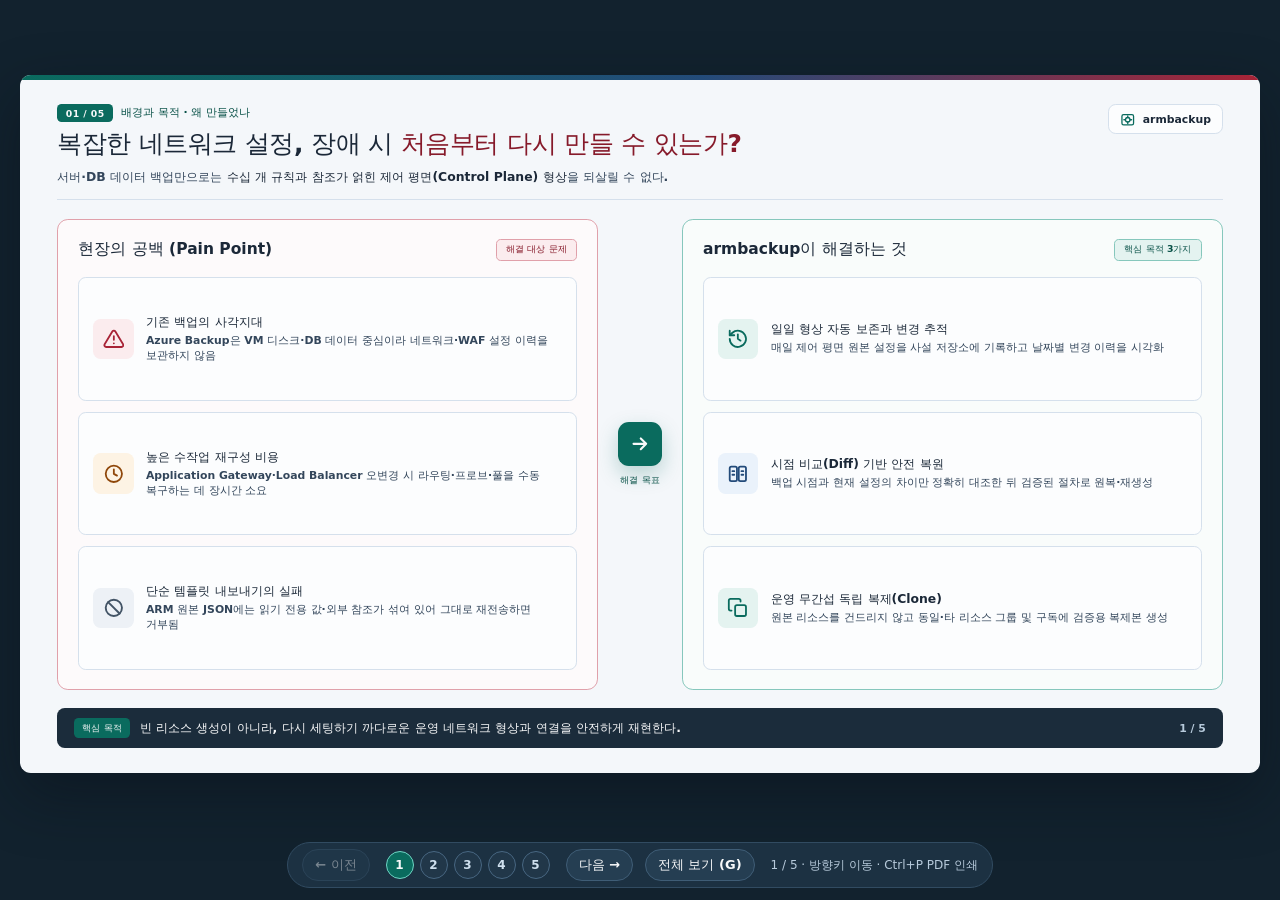
==== docs/project-overview-slides.html @ ce785b22 "Refactor code structure for improved readability and maintainability" ====
<!DOCTYPE html>
<html lang="ko">
<head>
  <meta charset="UTF-8" />
  <meta name="viewport" content="width=device-width, initial-scale=1.0" />
  <title>armbackup 과제 발표 — 목적·컨셉·고민·기술적 난제와 해법</title>
  <style>
    :root {
      --stage-bg: #12222e;
      --slide-bg: #f4f7fa;
      --surface: #fcfdfe;
      --canvas: #eef3f8;
      --line: #d5e0ec;
      --line-strong: #b6c6d8;

      --ink: #1b2838;
      --ink-sub: #33465b;
      --ink-muted: #4b5f75;
      --soft-white: #f8f9fa;

      --teal: #0a6b5e;
      --teal-tint: #e4f3f0;
      --teal-ink: #075046;
      --teal-border: #86c7bc;

      --blue: #234b7a;
      --blue-tint: #eaf2fb;
      --blue-ink: #1a3a61;
      --blue-border: #9ab8df;

      --crimson: #a82437;
      --crimson-tint: #fbecee;
      --crimson-ink: #861a2a;
      --crimson-border: #e0a0aa;

      --amber: #8f470a;
      --amber-tint: #fdf3e4;
      --amber-ink: #703504;
      --amber-border: #deb77e;

      --slate: #435466;
      --slate-tint: #edf1f6;
      --slate-ink: #2c3b4b;
      --slate-border: #b8c5d4;

      font-family: "Pretendard", "Noto Sans KR", "Inter", "Malgun Gothic", "Apple SD Gothic Neo", system-ui, -apple-system, sans-serif;
      font-synthesis: none;
    }

    * {
      box-sizing: border-box;
      margin: 0;
      padding: 0;
    }

    html, body {
      width: 100%;
      height: 100%;
      background: var(--stage-bg);
      color: var(--ink);
      -webkit-font-smoothing: antialiased;
    }

    body[data-view="deck"] {
      overflow: hidden;
    }

    body[data-view="grid"] {
      overflow-y: auto;
    }

    :focus-visible {
      outline: 3px solid #35b29f;
      outline-offset: 3px;
    }

    /* ── Stage & Deck Layout ── */
    .deck-stage {
      width: 100vw;
      height: 100vh;
      display: grid;
      grid-template-rows: 1fr auto;
      align-items: center;
      justify-items: center;
      padding: 16px 20px 12px;
      gap: 10px;
    }

    body[data-view="grid"] .deck-stage {
      height: auto;
      min-height: 100vh;
      padding: 28px 32px 84px;
    }

    .slides-holder {
      width: 100%;
      height: 100%;
      display: flex;
      align-items: center;
      justify-content: center;
      min-height: 0;
    }

    body[data-view="grid"] .slides-holder {
      display: grid;
      grid-template-columns: repeat(auto-fit, minmax(420px, 1fr));
      gap: 20px;
      align-items: start;
      max-width: 1760px;
    }

    /* Zero-padding 16:9 wrapper so 100cqw === 1600u cleanly */
    .slide-frame {
      display: none;
      width: min(calc(100vw - 40px), calc((100vh - 76px) * 16 / 9));
      aspect-ratio: 16 / 9;
      container-type: inline-size;
    }

    .slide-frame.is-active {
      display: block;
    }

    body[data-view="grid"] .slide-frame {
      display: block;
      width: 100%;
      cursor: pointer;
    }

    .slide {
      --u: calc(100cqw / 1600);

      /* 5-step Type Scale Only: 32 / 20 / 16 / 14 / 12 */
      --fs-h1: calc(32 * var(--u));
      --fs-h2: calc(20 * var(--u));
      --fs-lead: calc(16 * var(--u));
      --fs-body: calc(14 * var(--u));
      --fs-tag: calc(12 * var(--u));

      /* 3 Radii Only: 14 / 10 / 6 */
      --r-lg: calc(14 * var(--u));
      --r-md: calc(10 * var(--u));
      --r-sm: calc(6 * var(--u));

      width: 100%;
      height: 100%;
      background: var(--slide-bg);
      border-radius: var(--r-lg);
      box-shadow: 0 22px 60px rgba(8, 15, 24, 0.45);
      padding: calc(38 * var(--u)) calc(48 * var(--u)) calc(32 * var(--u));
      display: grid;
      grid-template-rows: auto 1fr auto;
      gap: calc(24 * var(--u));
      word-break: keep-all;
      overflow: hidden;
      position: relative;
    }

    .slide::before {
      content: "";
      position: absolute;
      inset: 0 0 auto 0;
      height: calc(6 * var(--u));
      background: linear-gradient(90deg, var(--teal) 0%, var(--blue) 55%, var(--crimson) 100%);
    }

    /* ── Slide Header ── */
    .slide-header {
      display: flex;
      align-items: flex-start;
      justify-content: space-between;
      gap: calc(24 * var(--u));
      padding-bottom: calc(18 * var(--u));
      border-bottom: 1.5px solid var(--line);
    }

    .header-main {
      display: flex;
      flex-direction: column;
      gap: calc(10 * var(--u));
      max-width: calc(1160 * var(--u));
    }

    .kicker-row {
      display: flex;
      align-items: center;
      gap: calc(10 * var(--u));
    }

    .step-pill {
      display: inline-flex;
      align-items: center;
      padding: calc(4 * var(--u)) calc(11 * var(--u));
      border-radius: var(--r-sm);
      background: var(--teal);
      color: var(--soft-white);
      font-size: var(--fs-tag);
      font-weight: 800;
      letter-spacing: 0.05em;
      font-variant-numeric: tabular-nums;
    }

    .topic-label {
      font-size: var(--fs-body);
      font-weight: 700;
      color: var(--teal-ink);
    }

    h1, .slide-h1 {
      font-size: var(--fs-h1);
      font-weight: 800;
      letter-spacing: -0.02em;
      line-height: 1.24;
      color: var(--ink);
    }

    .accent-teal { color: var(--teal-ink); }
    .accent-crimson { color: var(--crimson-ink); }
    .accent-blue { color: var(--blue-ink); }

    .lead-copy {
      font-size: var(--fs-lead);
      font-weight: 600;
      line-height: 1.42;
      color: var(--ink-sub);
    }

    .lead-copy strong {
      font-weight: 800;
      color: var(--ink);
    }

    .brand-chip {
      display: inline-flex;
      align-items: center;
      gap: calc(9 * var(--u));
      padding: calc(8 * var(--u)) calc(14 * var(--u));
      border-radius: var(--r-md);
      background: var(--surface);
      border: 1.5px solid var(--line);
      font-size: var(--fs-body);
      font-weight: 800;
      color: var(--ink);
      flex-shrink: 0;
    }

    .brand-chip svg {
      width: calc(20 * var(--u));
      height: calc(20 * var(--u));
      color: var(--teal);
    }

    /* ── Slide Body Helpers ── */
    .slide-body {
      min-height: 0;
      display: grid;
    }

    /* Slide Footer Takeaway Strip */
    .takeaway-bar {
      background: #1b2c3b;
      color: var(--soft-white);
      border-radius: var(--r-md);
      padding: calc(13 * var(--u)) calc(22 * var(--u));
      display: flex;
      align-items: center;
      justify-content: space-between;
      gap: calc(20 * var(--u));
    }

    .takeaway-left {
      display: flex;
      align-items: center;
      gap: calc(12 * var(--u));
    }

    .takeaway-tag {
      background: var(--teal);
      color: var(--soft-white);
      font-size: var(--fs-tag);
      font-weight: 800;
      padding: calc(4 * var(--u)) calc(10 * var(--u));
      border-radius: var(--r-sm);
      letter-spacing: 0.03em;
      flex-shrink: 0;
    }

    .takeaway-text {
      font-size: var(--fs-lead);
      font-weight: 700;
      color: var(--soft-white);
    }

    .page-num {
      font-size: var(--fs-body);
      font-weight: 700;
      color: #b7cadb;
      font-variant-numeric: tabular-nums;
      flex-shrink: 0;
    }

    /* ── Slide 1: Split Problem -> Purpose ── */
    .s1-grid {
      grid-template-columns: 1fr calc(76 * var(--u)) 1fr;
      align-items: stretch;
      gap: calc(16 * var(--u));
    }

    .big-panel {
      background: var(--surface);
      border: 1.5px solid var(--line);
      border-radius: var(--r-lg);
      padding: calc(24 * var(--u)) calc(26 * var(--u));
      display: grid;
      grid-template-rows: auto 1fr;
      gap: calc(20 * var(--u));
    }

    .big-panel.problem {
      border-color: var(--crimson-border);
      background: #fdfafb;
    }

    .big-panel.purpose {
      border-color: var(--teal-border);
      background: #f9fcfb;
    }

    .panel-head {
      display: flex;
      align-items: center;
      justify-content: space-between;
      gap: calc(12 * var(--u));
    }

    .panel-head h2 {
      font-size: var(--fs-h2);
      font-weight: 800;
      color: var(--ink);
    }

    .role-pill {
      padding: calc(5 * var(--u)) calc(12 * var(--u));
      border-radius: var(--r-sm);
      font-size: var(--fs-tag);
      font-weight: 800;
    }

    .pill-crimson { background: var(--crimson-tint); color: var(--crimson-ink); border: 1px solid var(--crimson-border); }
    .pill-teal { background: var(--teal-tint); color: var(--teal-ink); border: 1px solid var(--teal-border); }
    .pill-blue { background: var(--blue-tint); color: var(--blue-ink); border: 1px solid var(--blue-border); }
    .pill-amber { background: var(--amber-tint); color: var(--amber-ink); border: 1px solid var(--amber-border); }
    .pill-slate { background: var(--slate-tint); color: var(--slate-ink); border: 1px solid var(--slate-border); }

    .item-stack {
      display: grid;
      grid-template-rows: repeat(3, 1fr);
      gap: calc(14 * var(--u));
    }

    .feature-row {
      background: var(--surface);
      border: 1.5px solid var(--line);
      border-radius: var(--r-md);
      padding: calc(16 * var(--u)) calc(18 * var(--u));
      display: grid;
      grid-template-columns: calc(52 * var(--u)) 1fr;
      align-items: center;
      gap: calc(16 * var(--u));
    }

    .icon-box {
      width: calc(52 * var(--u));
      height: calc(52 * var(--u));
      border-radius: var(--r-md);
      display: grid;
      place-items: center;
      flex-shrink: 0;
    }

    .icon-box svg {
      width: calc(28 * var(--u));
      height: calc(28 * var(--u));
    }

    .ib-crimson { background: var(--crimson-tint); color: var(--crimson); }
    .ib-teal { background: var(--teal-tint); color: var(--teal); }
    .ib-blue { background: var(--blue-tint); color: var(--blue); }
    .ib-amber { background: var(--amber-tint); color: var(--amber); }
    .ib-slate { background: var(--slate-tint); color: var(--slate); }

    .row-copy h3 {
      font-size: var(--fs-lead);
      font-weight: 800;
      color: var(--ink);
      margin-bottom: calc(4 * var(--u));
    }

    .row-copy p {
      font-size: var(--fs-body);
      font-weight: 600;
      color: var(--ink-sub);
      line-height: 1.38;
    }

    .bridge-col {
      display: flex;
      flex-direction: column;
      align-items: center;
      justify-content: center;
      gap: calc(10 * var(--u));
    }

    .bridge-circle {
      width: calc(58 * var(--u));
      height: calc(58 * var(--u));
      border-radius: var(--r-lg);
      background: var(--teal);
      color: var(--soft-white);
      display: grid;
      place-items: center;
      box-shadow: 0 8px 20px rgba(10, 107, 94, 0.25);
    }

    .bridge-circle svg {
      width: calc(28 * var(--u));
      height: calc(28 * var(--u));
    }

    .bridge-label {
      font-size: var(--fs-tag);
      font-weight: 800;
      color: var(--teal-ink);
    }

    /* ── Slide 2: Core Concept (Scope Banner + 3 Pillars) ── */
    .s2-grid {
      grid-template-rows: auto 1fr;
      gap: calc(20 * var(--u));
    }

    .scope-compare {
      display: grid;
      grid-template-columns: 1fr 1.12fr;
      gap: calc(18 * var(--u));
    }

    .scope-strip {
      border-radius: var(--r-md);
      padding: calc(16 * var(--u)) calc(20 * var(--u));
      display: flex;
      align-items: center;
      justify-content: space-between;
      gap: calc(14 * var(--u));
    }

    .scope-out {
      background: var(--slate-tint);
      border: 1.5px solid var(--slate-border);
    }

    .scope-in {
      background: var(--teal-tint);
      border: 1.5px solid var(--teal-border);
    }

    .scope-strip-title {
      display: flex;
      align-items: center;
      gap: calc(9 * var(--u));
      font-size: var(--fs-lead);
      font-weight: 800;
      white-space: nowrap;
      flex-shrink: 0;
    }

    .scope-strip-title svg {
      width: calc(22 * var(--u));
      height: calc(22 * var(--u));
    }

    .scope-out .scope-strip-title { color: var(--slate-ink); }
    .scope-in .scope-strip-title { color: var(--teal-ink); }

    .scope-strip-desc {
      font-size: var(--fs-body);
      font-weight: 700;
      color: var(--ink-sub);
    }

    .pillar-grid {
      display: grid;
      grid-template-columns: repeat(3, 1fr);
      gap: calc(20 * var(--u));
    }

    .pillar-card {
      background: var(--surface);
      border: 1.5px solid var(--line);
      border-radius: var(--r-lg);
      padding: calc(22 * var(--u)) calc(24 * var(--u));
      display: grid;
      grid-template-rows: auto 1fr auto;
      gap: calc(16 * var(--u));
    }

    .pillar-top {
      display: flex;
      align-items: center;
      gap: calc(14 * var(--u));
    }

    .pillar-top h2 {
      font-size: var(--fs-h2);
      font-weight: 800;
      color: var(--ink);
    }

    .pillar-svg-box {
      background: var(--canvas);
      border: 1px solid var(--line);
      border-radius: var(--r-md);
      display: flex;
      align-items: center;
      justify-content: center;
      overflow: hidden;
    }

    .pillar-svg-box svg {
      width: 100%;
      height: 100%;
      display: block;
    }

    .pillar-foot {
      font-size: var(--fs-body);
      font-weight: 600;
      color: var(--ink-sub);
      line-height: 1.4;
    }

    /* ── Slide 3: 3 Design Deliberations (Decision Rows) ── */
    .s3-rows {
      grid-template-rows: repeat(3, 1fr);
      gap: calc(16 * var(--u));
    }

    .decision-row {
      background: var(--surface);
      border: 1.5px solid var(--line);
      border-radius: var(--r-lg);
      padding: calc(18 * var(--u)) calc(24 * var(--u));
      display: grid;
      grid-template-columns: calc(360 * var(--u)) 1fr calc(48 * var(--u)) 1.25fr;
      align-items: center;
      gap: calc(18 * var(--u));
    }

    .q-block {
      display: flex;
      align-items: center;
      gap: calc(14 * var(--u));
    }

    .q-num {
      width: calc(44 * var(--u));
      height: calc(44 * var(--u));
      border-radius: var(--r-md);
      background: var(--blue);
      color: var(--soft-white);
      display: grid;
      place-items: center;
      font-size: var(--fs-lead);
      font-weight: 800;
      font-variant-numeric: tabular-nums;
      flex-shrink: 0;
    }

    .q-copy h2 {
      font-size: var(--fs-h2);
      font-weight: 800;
      color: var(--ink);
      margin-bottom: calc(4 * var(--u));
    }

    .q-copy p {
      font-size: var(--fs-body);
      font-weight: 600;
      color: var(--ink-muted);
    }

    .alt-box {
      border-radius: var(--r-md);
      padding: calc(16 * var(--u)) calc(18 * var(--u));
      height: 100%;
      display: flex;
      flex-direction: column;
      justify-content: center;
      gap: calc(6 * var(--u));
    }

    .alt-reject {
      background: var(--crimson-tint);
      border: 1.5px solid var(--crimson-border);
    }

    .alt-adopt {
      background: var(--teal-tint);
      border: 1.5px solid var(--teal-border);
    }

    .alt-head {
      display: flex;
      align-items: center;
      gap: calc(8 * var(--u));
      font-size: var(--fs-lead);
      font-weight: 800;
    }

    .alt-head svg {
      width: calc(18 * var(--u));
      height: calc(18 * var(--u));
      flex-shrink: 0;
    }

    .alt-reject .alt-head { color: var(--crimson-ink); }
    .alt-adopt .alt-head { color: var(--teal-ink); }

    .alt-desc {
      font-size: var(--fs-body);
      font-weight: 600;
      color: var(--ink-sub);
      line-height: 1.35;
    }

    .row-arrow {
      display: grid;
      place-items: center;
      color: var(--teal);
    }

    .row-arrow svg {
      width: calc(28 * var(--u));
      height: calc(28 * var(--u));
    }

    /* ── Slide 4: 2x2 Technical Obstacles (Clean Visual Cards) ── */
    .s4-grid {
      grid-template-columns: 1fr 1fr;
      grid-template-rows: 1fr 1fr;
      gap: calc(18 * var(--u));
    }

    .obstacle-card {
      background: var(--surface);
      border: 1.5px solid var(--line);
      border-radius: var(--r-lg);
      padding: calc(20 * var(--u)) calc(24 * var(--u));
      display: grid;
      grid-template-rows: auto 1fr auto;
      gap: calc(14 * var(--u));
      min-height: 0;
    }

    .obs-head {
      display: flex;
      align-items: center;
      justify-content: space-between;
      gap: calc(12 * var(--u));
    }

    .obs-title-wrap {
      display: flex;
      align-items: center;
      gap: calc(12 * var(--u));
    }

    .obs-num {
      width: calc(32 * var(--u));
      height: calc(32 * var(--u));
      border-radius: var(--r-sm);
      display: grid;
      place-items: center;
      font-size: var(--fs-body);
      font-weight: 800;
      color: var(--soft-white);
      font-variant-numeric: tabular-nums;
    }

    .obs-title-wrap h2 {
      font-size: var(--fs-h2);
      font-weight: 800;
      color: var(--ink);
    }

    .obs-diagram {
      background: var(--canvas);
      border: 1px solid var(--line);
      border-radius: var(--r-md);
      overflow: hidden;
      min-height: 0;
    }

    .obs-diagram svg {
      width: 100%;
      height: 100%;
      display: block;
    }

    .obs-caption {
      font-size: var(--fs-body);
      font-weight: 600;
      color: var(--ink-sub);
    }

    /* ── Slide 5: 4-Stage Solution Pipeline + 3 Outcomes ── */
    .s5-grid {
      grid-template-rows: 1.25fr 0.85fr;
      gap: calc(20 * var(--u));
    }

    .pipeline-board {
      background: var(--surface);
      border: 1.5px solid var(--line);
      border-radius: var(--r-lg);
      padding: calc(22 * var(--u)) calc(24 * var(--u));
      display: grid;
      grid-template-columns: 1fr auto 1fr auto 1fr auto 1fr;
      align-items: stretch;
      gap: calc(12 * var(--u));
    }

    .stage-card {
      background: var(--canvas);
      border: 1.5px solid var(--line-strong);
      border-radius: var(--r-md);
      padding: calc(18 * var(--u));
      display: flex;
      flex-direction: column;
      justify-content: space-between;
      gap: calc(12 * var(--u));
    }

    .stage-card.highlight {
      background: var(--teal-tint);
      border-color: var(--teal-border);
    }

    .stage-top {
      display: flex;
      align-items: center;
      justify-content: space-between;
    }

    .stage-num {
      font-size: var(--fs-tag);
      font-weight: 800;
      padding: calc(4 * var(--u)) calc(9 * var(--u));
      border-radius: var(--r-sm);
      background: var(--blue);
      color: var(--soft-white);
      font-variant-numeric: tabular-nums;
    }

    .stage-card.highlight .stage-num {
      background: var(--teal);
    }

    .stage-icon {
      width: calc(28 * var(--u));
      height: calc(28 * var(--u));
      color: var(--blue);
    }

    .stage-card.highlight .stage-icon {
      color: var(--teal);
    }

    .stage-card h2 {
      font-size: var(--fs-h2);
      font-weight: 800;
      color: var(--ink);
      line-height: 1.25;
    }

    .stage-card p {
      font-size: var(--fs-body);
      font-weight: 600;
      color: var(--ink-sub);
      line-height: 1.4;
    }

    .stage-connector {
      display: grid;
      place-items: center;
      color: var(--blue);
    }

    .stage-connector svg {
      width: calc(24 * var(--u));
      height: calc(24 * var(--u));
    }

    .outcome-grid {
      display: grid;
      grid-template-columns: repeat(3, 1fr);
      gap: calc(18 * var(--u));
    }

    .outcome-card {
      background: var(--surface);
      border: 1.5px solid var(--line);
      border-radius: var(--r-lg);
      padding: calc(18 * var(--u)) calc(22 * var(--u));
      display: flex;
      align-items: center;
      gap: calc(16 * var(--u));
    }

    .outcome-card h3 {
      font-size: var(--fs-lead);
      font-weight: 800;
      color: var(--ink);
      margin-bottom: calc(4 * var(--u));
    }

    .outcome-card p {
      font-size: var(--fs-body);
      font-weight: 600;
      color: var(--ink-sub);
      line-height: 1.38;
    }

    /* ── Presenter Navigation Bar (Stage Only, Hidden on Print) ── */
    .deck-controls {
      display: flex;
      align-items: center;
      gap: 12px;
      background: #1c3142;
      border: 1px solid #314b61;
      padding: 6px 14px;
      border-radius: 999px;
      color: var(--soft-white);
      z-index: 20;
    }

    body[data-view="grid"] .deck-controls {
      position: fixed;
      bottom: 18px;
      left: 50%;
      transform: translateX(-50%);
      box-shadow: 0 12px 32px rgba(8, 15, 24, 0.5);
    }

    .ctrl-btn {
      appearance: none;
      border: 1px solid #3f5d76;
      background: #253e52;
      color: var(--soft-white);
      font: inherit;
      font-size: 13px;
      font-weight: 700;
      padding: 6px 12px;
      border-radius: 999px;
      cursor: pointer;
      display: inline-flex;
      align-items: center;
      gap: 6px;
    }

    .ctrl-btn:hover:not(:disabled) {
      background: #2f4f68;
    }

    .ctrl-btn:disabled {
      opacity: 0.42;
      cursor: not-allowed;
    }

    .ctrl-dots {
      display: flex;
      align-items: center;
      gap: 6px;
      padding: 0 4px;
    }

    .dot-btn {
      appearance: none;
      border: 1px solid #486782;
      background: #213749;
      color: #cfe0ee;
      width: 28px;
      height: 28px;
      border-radius: 50%;
      font: inherit;
      font-size: 12px;
      font-weight: 800;
      font-variant-numeric: tabular-nums;
      cursor: pointer;
    }

    .dot-btn[aria-current="step"] {
      background: var(--teal);
      border-color: #6fd4c4;
      color: var(--soft-white);
    }

    .ctrl-hint {
      font-size: 12px;
      color: #b7cadb;
      padding-left: 4px;
      font-variant-numeric: tabular-nums;
    }

    svg text {
      font-family: "Pretendard", "Noto Sans KR", "Inter", "Malgun Gothic", sans-serif;
      font-variant-numeric: tabular-nums;
    }

    svg .mono {
      font-family: "JetBrains Mono", "Cascadia Code", "Consolas", monospace;
    }

    @media print {
      @page {
        size: 16in 9in;
        margin: 0;
      }
      html, body {
        background: var(--slide-bg);
        overflow: visible !important;
      }
      .deck-stage {
        display: block;
        padding: 0;
        width: auto;
        height: auto;
      }
      .slides-holder {
        display: block;
      }
      .slide-frame {
        display: block !important;
        width: 16in !important;
        height: 9in !important;
        break-after: page;
        page-break-after: always;
      }
      .slide-frame:last-child {
        break-after: auto;
        page-break-after: auto;
      }
      .slide {
        box-shadow: none;
        border-radius: 0;
      }
      .deck-controls {
        display: none !important;
      }
    }
  </style>
</head>
<body data-view="deck">

  <!-- Shared SVG Icon Sprite -->
  <svg width="0" height="0" style="position:absolute;overflow:hidden" aria-hidden="true">
    <defs>
      <symbol id="i-vault" viewBox="0 0 24 24" fill="none" stroke="currentColor" stroke-width="2" stroke-linecap="round" stroke-linejoin="round">
        <rect x="3" y="4" width="18" height="16" rx="2.5"/>
        <circle cx="12" cy="12" r="3.5"/>
        <path d="M12 8.5V6M12 18v-2.5M8.5 12H6M18 12h-2.5"/>
      </symbol>
      <symbol id="i-alert" viewBox="0 0 24 24" fill="none" stroke="currentColor" stroke-width="2" stroke-linecap="round" stroke-linejoin="round">
        <path d="M10.3 3.9L1.8 18a2 2 0 0 0 1.7 3h17a2 2 0 0 0 1.7-3L13.7 3.9a2 2 0 0 0-3.4 0z"/>
        <path d="M12 9v4M12 17h.01"/>
      </symbol>
      <symbol id="i-clock" viewBox="0 0 24 24" fill="none" stroke="currentColor" stroke-width="2" stroke-linecap="round" stroke-linejoin="round">
        <circle cx="12" cy="12" r="9"/>
        <path d="M12 7v5l3.5 2"/>
      </symbol>
      <symbol id="i-ban" viewBox="0 0 24 24" fill="none" stroke="currentColor" stroke-width="2.1" stroke-linecap="round" stroke-linejoin="round">
        <circle cx="12" cy="12" r="9"/>
        <path d="M5.7 5.7l12.6 12.6"/>
      </symbol>
      <symbol id="i-check" viewBox="0 0 24 24" fill="none" stroke="currentColor" stroke-width="2.1" stroke-linecap="round" stroke-linejoin="round">
        <circle cx="12" cy="12" r="9"/>
        <path d="M8.5 12.3l2.4 2.4 4.8-5"/>
      </symbol>
      <symbol id="i-history" viewBox="0 0 24 24" fill="none" stroke="currentColor" stroke-width="2" stroke-linecap="round" stroke-linejoin="round">
        <path d="M3 12a9 9 0 1 0 3-6.7L3 8"/>
        <path d="M3 3v5h5M12 7v5l3 2"/>
      </symbol>
      <symbol id="i-diff" viewBox="0 0 24 24" fill="none" stroke="currentColor" stroke-width="2" stroke-linecap="round" stroke-linejoin="round">
        <rect x="3" y="4" width="8" height="16" rx="1.8"/>
        <rect x="13" y="4" width="8" height="16" rx="1.8"/>
        <path d="M6 9h2M6 13h2M16 9h2M16 13h2"/>
      </symbol>
      <symbol id="i-clone" viewBox="0 0 24 24" fill="none" stroke="currentColor" stroke-width="2" stroke-linecap="round" stroke-linejoin="round">
        <rect x="9" y="9" width="12" height="12" rx="2"/>
        <path d="M5 15H4a2 2 0 0 1-2-2V4a2 2 0 0 1 2-2h9a2 2 0 0 1 2 2v1"/>
      </symbol>
      <symbol id="i-network" viewBox="0 0 24 24" fill="none" stroke="currentColor" stroke-width="2" stroke-linecap="round" stroke-linejoin="round">
        <circle cx="6" cy="12" r="2.5"/>
        <circle cx="18" cy="6" r="2.5"/>
        <circle cx="18" cy="18" r="2.5"/>
        <path d="M8.3 10.8l7.4-3.6M8.3 13.2l7.4 3.6"/>
      </symbol>
      <symbol id="i-layers" viewBox="0 0 24 24" fill="none" stroke="currentColor" stroke-width="2" stroke-linecap="round" stroke-linejoin="round">
        <path d="M12 3l9 4.5-9 4.5-9-4.5L12 3z"/>
        <path d="M3 12l9 4.5 9-4.5M3 16.5L12 21l9-4.5"/>
      </symbol>
      <symbol id="i-shield" viewBox="0 0 24 24" fill="none" stroke="currentColor" stroke-width="2" stroke-linecap="round" stroke-linejoin="round">
        <path d="M12 3l7 3v6c0 4.8-3 8.2-7 9.8C8 20.2 5 16.8 5 12V6l7-3z"/>
        <path d="M9 12l2 2 4-4"/>
      </symbol>
      <symbol id="i-lock" viewBox="0 0 24 24" fill="none" stroke="currentColor" stroke-width="2" stroke-linecap="round" stroke-linejoin="round">
        <rect x="5" y="11" width="14" height="10" rx="2"/>
        <path d="M8 11V7a4 4 0 0 1 8 0v4"/>
      </symbol>
      <symbol id="i-arrow-right" viewBox="0 0 24 24" fill="none" stroke="currentColor" stroke-width="2.3" stroke-linecap="round" stroke-linejoin="round">
        <path d="M5 12h14M13 6l6 6-6 6"/>
      </symbol>
    </defs>
  </svg>

  <div class="deck-stage">
    <div class="slides-holder" id="slides-holder">

      <!-- ══════════════════════════════════════════════════════════════════
           SLIDE 01: 왜 만들었나 · 무엇을 해결하는가 (배경과 목적)
           ══════════════════════════════════════════════════════════════════ -->
      <div class="slide-frame is-active" data-slide="0">
        <section class="slide" aria-label="1장: 왜 만들었나 및 해결하고자 하는 문제">
          <header class="slide-header">
            <div class="header-main">
              <div class="kicker-row">
                <span class="step-pill">01 / 05</span>
                <span class="topic-label">배경과 목적 · 왜 만들었나</span>
              </div>
              <h1>복잡한 네트워크 설정, 장애 시 <span class="accent-crimson">처음부터 다시 만들 수 있는가?</span></h1>
              <p class="lead-copy">서버·DB 데이터 백업만으로는 <strong>수십 개 규칙과 참조가 얽힌 제어 평면(Control Plane) 형상</strong>을 되살릴 수 없다.</p>
            </div>
            <div class="brand-chip">
              <svg aria-hidden="true"><use href="#i-vault"/></svg>
              <span>armbackup</span>
            </div>
          </header>

          <div class="slide-body s1-grid">
            <!-- Left: Pain Points -->
            <article class="big-panel problem">
              <div class="panel-head">
                <h2>현장의 공백 (Pain Point)</h2>
                <span class="role-pill pill-crimson">해결 대상 문제</span>
              </div>
              <div class="item-stack">
                <div class="feature-row">
                  <div class="icon-box ib-crimson"><svg aria-hidden="true"><use href="#i-alert"/></svg></div>
                  <div class="row-copy">
                    <h3>기존 백업의 사각지대</h3>
                    <p>Azure Backup은 VM 디스크·DB 데이터 중심이라 네트워크·WAF 설정 이력을 보관하지 않음</p>
                  </div>
                </div>
                <div class="feature-row">
                  <div class="icon-box ib-amber"><svg aria-hidden="true"><use href="#i-clock"/></svg></div>
                  <div class="row-copy">
                    <h3>높은 수작업 재구성 비용</h3>
                    <p>Application Gateway·Load Balancer 오변경 시 라우팅·프로브·풀을 수동 복구하는 데 장시간 소요</p>
                  </div>
                </div>
                <div class="feature-row">
                  <div class="icon-box ib-slate"><svg aria-hidden="true"><use href="#i-ban"/></svg></div>
                  <div class="row-copy">
                    <h3>단순 템플릿 내보내기의 실패</h3>
                    <p>ARM 원본 JSON에는 읽기 전용 값·외부 참조가 섞여 있어 그대로 재전송하면 거부됨</p>
                  </div>
                </div>
              </div>
            </article>

            <!-- Center Bridge -->
            <div class="bridge-col" aria-hidden="true">
              <div class="bridge-circle">
                <svg><use href="#i-arrow-right"/></svg>
              </div>
              <span class="bridge-label">해결 목표</span>
            </div>

            <!-- Right: Purpose -->
            <article class="big-panel purpose">
              <div class="panel-head">
                <h2>armbackup이 해결하는 것</h2>
                <span class="role-pill pill-teal">핵심 목적 3가지</span>
              </div>
              <div class="item-stack">
                <div class="feature-row">
                  <div class="icon-box ib-teal"><svg aria-hidden="true"><use href="#i-history"/></svg></div>
                  <div class="row-copy">
                    <h3>일일 형상 자동 보존과 변경 추적</h3>
                    <p>매일 제어 평면 원본 설정을 사설 저장소에 기록하고 날짜별 변경 이력을 시각화</p>
                  </div>
                </div>
                <div class="feature-row">
                  <div class="icon-box ib-blue"><svg aria-hidden="true"><use href="#i-diff"/></svg></div>
                  <div class="row-copy">
                    <h3>시점 비교(Diff) 기반 안전 복원</h3>
                    <p>백업 시점과 현재 설정의 차이만 정확히 대조한 뒤 검증된 절차로 원복·재생성</p>
                  </div>
                </div>
                <div class="feature-row">
                  <div class="icon-box ib-teal"><svg aria-hidden="true"><use href="#i-clone"/></svg></div>
                  <div class="row-copy">
                    <h3>운영 무간섭 독립 복제(Clone)</h3>
                    <p>원본 리소스를 건드리지 않고 동일·타 리소스 그룹 및 구독에 검증용 복제본 생성</p>
                  </div>
                </div>
              </div>
            </article>
          </div>

          <footer class="takeaway-bar">
            <div class="takeaway-left">
              <span class="takeaway-tag">핵심 목적</span>
              <span class="takeaway-text">빈 리소스 생성이 아니라, 다시 세팅하기 까다로운 운영 네트워크 형상과 연결을 안전하게 재현한다.</span>
            </div>
            <span class="page-num">1 / 5</span>
          </footer>
        </section>
      </div>

      <!-- ══════════════════════════════════════════════════════════════════
           SLIDE 02: 앱의 컨셉과 포지셔닝 (Core Concept)
           ══════════════════════════════════════════════════════════════════ -->
      <div class="slide-frame" data-slide="1">
        <section class="slide" aria-label="2장: 앱의 컨셉과 핵심 구조">
          <header class="slide-header">
            <div class="header-main">
              <div class="kicker-row">
                <span class="step-pill">02 / 05</span>
                <span class="topic-label">제품 컨셉 · 무엇을 다루고 무엇을 덜어냈는가</span>
              </div>
              <h2 class="slide-h1">서버 이미지 백업이 아닌 <span class="accent-teal">"검증된 형상 기록 + 의미 인식 재현기"</span></h2>
              <p class="lead-copy">모든 리소스를 얕게 복제하는 범용 도구 대신, <strong>재구성 비용이 큰 핵심 네트워크 묶음</strong>을 끝까지 책임진다.</p>
            </div>
            <div class="brand-chip">
              <svg aria-hidden="true"><use href="#i-layers"/></svg>
              <span>Concept</span>
            </div>
          </header>

          <div class="slide-body s2-grid">
            <!-- Top Scope Contrast -->
            <div class="scope-compare">
              <div class="scope-strip scope-out">
                <div class="scope-strip-title">
                  <svg aria-hidden="true"><use href="#i-ban"/></svg>
                  <span>비대상 · 데이터 평면 (Data Plane)</span>
                </div>
                <span class="scope-strip-desc">VM OS·디스크 · DB 내부 데이터 · 실시간 트래픽 · 비밀 원문</span>
              </div>
              <div class="scope-strip scope-in">
                <div class="scope-strip-title">
                  <svg aria-hidden="true"><use href="#i-check"/></svg>
                  <span>집중 범위 · 제어 평면 형상 (Control Plane)</span>
                </div>
                <span class="scope-strip-desc">라우팅·리스너·프로브·WAF 정책·백엔드 풀 및 연관 리소스 참조</span>
              </div>
            </div>

            <!-- 3 Concept Pillars -->
            <div class="pillar-grid">
              <!-- Pillar 1 -->
              <article class="pillar-card">
                <div class="pillar-top">
                  <div class="icon-box ib-blue"><svg aria-hidden="true"><use href="#i-network"/></svg></div>
                  <div>
                    <span class="role-pill pill-blue">대상 선정</span>
                    <h2 style="margin-top:4px">고비용 복합 리소스 집중</h2>
                  </div>
                </div>
                <div class="pillar-svg-box">
                  <svg viewBox="0 0 436 210" role="img" aria-label="주 대상 리소스와 자동 수집 동반 리소스 구조">
                    <rect x="20" y="22" width="396" height="82" rx="10" fill="#234b7a" />
                    <text x="218" y="50" text-anchor="middle" dominant-baseline="central" font-size="16" font-weight="800" fill="#f8f9fa">공식 주 대상 (Primary)</text>
                    <text x="218" y="78" text-anchor="middle" dominant-baseline="central" font-size="14" font-weight="700" fill="#d8e8fa">Application Gateway (WAF_v2) · Load Balancer</text>

                    <line x1="92" y1="104" x2="92" y2="132" stroke="#234b7a" stroke-width="2" />
                    <line x1="218" y1="104" x2="218" y2="132" stroke="#234b7a" stroke-width="2" />
                    <line x1="344" y1="104" x2="344" y2="132" stroke="#234b7a" stroke-width="2" />

                    <rect x="22" y="132" width="140" height="54" rx="10" fill="#fcfdfe" stroke="#9ab8df" stroke-width="1.5" />
                    <text x="92" y="159" text-anchor="middle" dominant-baseline="central" font-size="14" font-weight="800" fill="#1b2838">Public IP</text>

                    <rect x="172" y="132" width="92" height="54" rx="10" fill="#fcfdfe" stroke="#86c7bc" stroke-width="1.5" />
                    <text x="218" y="159" text-anchor="middle" dominant-baseline="central" font-size="14" font-weight="800" fill="#075046">WAF</text>

                    <rect x="274" y="132" width="140" height="54" rx="10" fill="#fcfdfe" stroke="#deb77e" stroke-width="1.5" />
                    <text x="344" y="159" text-anchor="middle" dominant-baseline="central" font-size="14" font-weight="800" fill="#703504">Backend Pool</text>
                  </svg>
                </div>
                <p class="pillar-foot">주 리소스 선택 시 복구에 필요한 동반 리소스를 같은 스냅샷 단위로 자동 동시 수집</p>
              </article>

              <!-- Pillar 2 -->
              <article class="pillar-card">
                <div class="pillar-top">
                  <div class="icon-box ib-teal"><svg aria-hidden="true"><use href="#i-vault"/></svg></div>
                  <div>
                    <span class="role-pill pill-teal">수집·보관</span>
                    <h2 style="margin-top:4px">탐색과 상세 수집 분리</h2>
                  </div>
                </div>
                <div class="pillar-svg-box">
                  <svg viewBox="0 0 436 210" role="img" aria-label="ARG 탐색 후 ARM REST 상세 수집 및 사설 Blob 저장 흐름">
                    <rect x="22" y="34" width="116" height="142" rx="10" fill="#fcfdfe" stroke="#b8c5d4" stroke-width="1.5" />
                    <text x="80" y="84" text-anchor="middle" dominant-baseline="central" font-size="16" font-weight="800" fill="#1b2838">ARG</text>
                    <text x="80" y="116" text-anchor="middle" dominant-baseline="central" font-size="12" font-weight="700" fill="#33465b">전체 목록 탐색</text>

                    <text x="151" y="105" text-anchor="middle" dominant-baseline="central" font-size="16" font-weight="800" fill="#0a6b5e">→</text>

                    <rect x="164" y="34" width="116" height="142" rx="10" fill="#fcfdfe" stroke="#9ab8df" stroke-width="1.5" />
                    <text x="222" y="84" text-anchor="middle" dominant-baseline="central" font-size="16" font-weight="800" fill="#1a3a61">REST GET</text>
                    <text x="222" y="116" text-anchor="middle" dominant-baseline="central" font-size="12" font-weight="700" fill="#33465b">정본 형상 수집</text>

                    <text x="293" y="105" text-anchor="middle" dominant-baseline="central" font-size="16" font-weight="800" fill="#0a6b5e">→</text>

                    <rect x="306" y="34" width="108" height="142" rx="10" fill="#e4f3f0" stroke="#86c7bc" stroke-width="1.5" />
                    <text x="360" y="76" text-anchor="middle" dominant-baseline="central" font-size="16" font-weight="800" fill="#075046">사설 Blob</text>
                    <text x="360" y="108" text-anchor="middle" dominant-baseline="central" font-size="12" font-weight="700" fill="#075046" class="mono">SHA-256</text>
                    <text x="360" y="132" text-anchor="middle" dominant-baseline="central" font-size="12" font-weight="700" fill="#075046" class="mono">COMPLETE</text>
                  </svg>
                </div>
                <p class="pillar-foot">비동기 색인(ARG)에 의존하지 않고 실제 Provider API 응답과 무결성 해시를 불변 보관</p>
              </article>

              <!-- Pillar 3 -->
              <article class="pillar-card">
                <div class="pillar-top">
                  <div class="icon-box ib-amber"><svg aria-hidden="true"><use href="#i-diff"/></svg></div>
                  <div>
                    <span class="role-pill pill-amber">운영 콘솔</span>
                    <h2 style="margin-top:4px">단일 웹 워크플로 연결</h2>
                  </div>
                </div>
                <div class="pillar-svg-box">
                  <svg viewBox="0 0 436 210" role="img" aria-label="대상 설정, 백업 현황, 복원·복제, 로그의 4단계 운영 화면">
                    <rect x="22" y="28" width="188" height="68" rx="10" fill="#fcfdfe" stroke="#9ab8df" stroke-width="1.5" />
                    <text x="116" y="52" text-anchor="middle" dominant-baseline="central" font-size="14" font-weight="800" fill="#1b2838">01 백업 대상 설정</text>
                    <text x="116" y="76" text-anchor="middle" dominant-baseline="central" font-size="12" font-weight="700" fill="#33465b">종류 · 태그 · 범위</text>

                    <rect x="226" y="28" width="188" height="68" rx="10" fill="#fcfdfe" stroke="#86c7bc" stroke-width="1.5" />
                    <text x="320" y="52" text-anchor="middle" dominant-baseline="central" font-size="14" font-weight="800" fill="#075046">02 백업 현황</text>
                    <text x="320" y="76" text-anchor="middle" dominant-baseline="central" font-size="12" font-weight="700" fill="#33465b">계층 표 · 10일 변경</text>

                    <rect x="22" y="114" width="188" height="68" rx="10" fill="#e4f3f0" stroke="#0a6b5e" stroke-width="1.6" />
                    <text x="116" y="138" text-anchor="middle" dominant-baseline="central" font-size="14" font-weight="800" fill="#075046">03 복원 · 복제</text>
                    <text x="116" y="162" text-anchor="middle" dominant-baseline="central" font-size="12" font-weight="700" fill="#075046">53주 달력 · Diff · 실행</text>

                    <rect x="226" y="114" width="188" height="68" rx="10" fill="#fcfdfe" stroke="#b8c5d4" stroke-width="1.5" />
                    <text x="320" y="138" text-anchor="middle" dominant-baseline="central" font-size="14" font-weight="800" fill="#1b2838">04 감사 · 저장소</text>
                    <text x="320" y="162" text-anchor="middle" dominant-baseline="central" font-size="12" font-weight="700" fill="#33465b">작업 이력 · Log 연동</text>
                  </svg>
                </div>
                <p class="pillar-foot">명령줄 스크립트에 머물지 않고 운영자가 변경 시점을 찾아 비교·승인하는 웹 콘솔 제공</p>
              </article>
            </div>
          </div>

          <footer class="takeaway-bar">
            <div class="takeaway-left">
              <span class="takeaway-tag">핵심 컨셉</span>
              <span class="takeaway-text">탐색(ARG) · 수집(REST) · 검증(SHA-256) · 재현(웹 콘솔)을 하나의 App Service 환경에 통합했다.</span>
            </div>
            <span class="page-num">2 / 5</span>
          </footer>
        </section>
      </div>

      <!-- ══════════════════════════════════════════════════════════════════
           SLIDE 03: 설계 과정에서 한 3가지 핵심 고민 (Deliberations)
           ══════════════════════════════════════════════════════════════════ -->
      <div class="slide-frame" data-slide="2">
        <section class="slide" aria-label="3장: 설계 과정에서 마주한 핵심 고민과 의사결정">
          <header class="slide-header">
            <div class="header-main">
              <div class="kicker-row">
                <span class="step-pill">03 / 05</span>
                <span class="topic-label">설계 고민 · 엔터프라이즈 제약을 어떻게 풀었는가</span>
              </div>
              <h2 class="slide-h1">실제 고객 환경의 <span class="accent-blue">3가지 현실 제약과 아키텍처 선택</span></h2>
              <p class="lead-copy">폐쇄망 보안 정책, 무(無) 데이터베이스 원칙, 운영 신뢰성 기준이 모든 설계 결정을 이끌었다.</p>
            </div>
            <div class="brand-chip">
              <svg aria-hidden="true"><use href="#i-lock"/></svg>
              <span>Trade-offs</span>
            </div>
          </header>

          <div class="slide-body s3-rows">
            <!-- Row 1 -->
            <article class="decision-row">
              <div class="q-block">
                <span class="q-num">Q1</span>
                <div class="q-copy">
                  <h2>폐쇄망 사설 저장소 접근</h2>
                  <p>공용망 차단 Storage PE + 압축 배포 제약</p>
                </div>
              </div>
              <div class="alt-box alt-reject">
                <div class="alt-head">
                  <svg aria-hidden="true"><use href="#i-ban"/></svg>
                  <span>초기 검토안의 한계</span>
                </div>
                <p class="alt-desc">기본 Cloud Runbook은 사설 PE 직접 접근이 어렵고, Oryx 압축 배포에서는 하위 WebJob 파일이 노출되지 않음</p>
              </div>
              <div class="row-arrow" aria-hidden="true">
                <svg><use href="#i-arrow-right"/></svg>
              </div>
              <div class="alt-box alt-adopt">
                <div class="alt-head">
                  <svg aria-hidden="true"><use href="#i-check"/></svg>
                  <span>App Service VNet 통합 + 내장 수집기</span>
                </div>
                <p class="alt-desc">VNet Integration으로 사설 Blob에 직접 연결하고, 웹 프로세스 내부 스케줄러가 백그라운드 수집 수행</p>
              </div>
            </article>

            <!-- Row 2 -->
            <article class="decision-row">
              <div class="q-block">
                <span class="q-num">Q2</span>
                <div class="q-copy">
                  <h2>데이터베이스 사용 불가</h2>
                  <p>별도 DB 없이 다수 백업·변경 달력 고속 조회</p>
                </div>
              </div>
              <div class="alt-box alt-reject">
                <div class="alt-head">
                  <svg aria-hidden="true"><use href="#i-ban"/></svg>
                  <span>실시간 직접 조회의 한계</span>
                </div>
                <p class="alt-desc">화면 진입마다 수십 개 백업 Blob과 실시간 ARM API를 직접 읽으면 응답 지연과 API 호출 한도 발생</p>
              </div>
              <div class="row-arrow" aria-hidden="true">
                <svg><use href="#i-arrow-right"/></svg>
              </div>
              <div class="alt-box alt-adopt">
                <div class="alt-head">
                  <svg aria-hidden="true"><use href="#i-check"/></svg>
                  <span>불변 Blob 원본 + 스냅샷 뷰 캐시</span>
                </div>
                <p class="alt-desc">5분 주기 및 작업 직후 화면용 집계 스냅샷을 Blob에 게시해 DB 없이도 즉시 로딩과 읽기 전용 폴백 보장</p>
              </div>
            </article>

            <!-- Row 3 -->
            <article class="decision-row">
              <div class="q-block">
                <span class="q-num">Q3</span>
                <div class="q-copy">
                  <h2>완료의 정직한 경계</h2>
                  <p>부분 누락 방지와 외부 로그 장애 격리</p>
                </div>
              </div>
              <div class="alt-box alt-reject">
                <div class="alt-head">
                  <svg aria-hidden="true"><use href="#i-ban"/></svg>
                  <span>단순 응답 저장의 착시</span>
                </div>
                <p class="alt-desc">일부 동반 리소스가 누락된 채 완료 처리하거나, 반대로 로그 설정 오류 때문에 핵심 백업 자체가 멈출 위험</p>
              </div>
              <div class="row-arrow" aria-hidden="true">
                <svg><use href="#i-arrow-right"/></svg>
              </div>
              <div class="alt-box alt-adopt">
                <div class="alt-head">
                  <svg aria-hidden="true"><use href="#i-check"/></svg>
                  <span>COMPLETE 표식 엄격화 + 로그 Fail-Open</span>
                </div>
                <p class="alt-desc">동반 리소스와 해시 검증 통과 시에만 완료 표식을 발행하되, Log Analytics 오류는 경고로 분리해 업무 지속</p>
              </div>
            </article>
          </div>

          <footer class="takeaway-bar">
            <div class="takeaway-left">
              <span class="takeaway-tag">설계 원칙</span>
              <span class="takeaway-text">인프라를 새로 늘리지 않고(No-DB · 단일 Plan 공유), 무결성과 가용성을 동시에 확보했다.</span>
            </div>
            <span class="page-num">3 / 5</span>
          </footer>
        </section>
      </div>

      <!-- ══════════════════════════════════════════════════════════════════
           SLIDE 04: 설계·구현을 어렵게 만드는 점 (Technical Challenges)
           ══════════════════════════════════════════════════════════════════ -->
      <div class="slide-frame" data-slide="3">
        <section class="slide" aria-label="4장: 복원·복제 설계와 구현을 어렵게 만드는 4대 기술 제약">
          <header class="slide-header">
            <div class="header-main">
              <div class="kicker-row">
                <span class="step-pill">04 / 05</span>
                <span class="topic-label">구현 난제 · 왜 복원과 복제가 가장 어려운가</span>
              </div>
              <h2 class="slide-h1">백업한 원본 JSON을 <span class="accent-crimson">그대로 PUT하면 왜 실패하는가?</span></h2>
              <p class="lead-copy">Load Balancer와 Application Gateway에는 <strong>4가지 Azure 제어 평면 제약</strong>이 동시에 얽혀 있다.</p>
            </div>
            <div class="brand-chip">
              <svg aria-hidden="true"><use href="#i-alert"/></svg>
              <span>Hard Parts</span>
            </div>
          </header>

          <div class="slide-body s4-grid">
            <!-- Challenge 01 -->
            <article class="obstacle-card">
              <div class="obs-head">
                <div class="obs-title-wrap">
                  <span class="obs-num" style="background:var(--blue)">01</span>
                  <h2>연관·종속 리소스 수명주기 불일치</h2>
                </div>
                <span class="role-pill pill-blue">순서 · 덮어쓰기</span>
              </div>
              <div class="obs-diagram">
                <svg viewBox="0 0 694 164" role="img" aria-label="선행, 부모, 하위 리소스 적용 순서 및 배열 덮어쓰기 위험">
                  <rect x="24" y="30" width="182" height="104" rx="10" fill="#fbecee" stroke="#e0a0aa" stroke-width="1.5" />
                  <text x="115" y="66" text-anchor="middle" dominant-baseline="central" font-size="16" font-weight="800" fill="#861a2a">1. 선행 리소스</text>
                  <text x="115" y="98" text-anchor="middle" dominant-baseline="central" font-size="14" font-weight="700" fill="#33465b">Public IP · WAF Policy</text>

                  <text x="231" y="82" text-anchor="middle" dominant-baseline="central" font-size="20" font-weight="800" fill="#234b7a">→</text>

                  <rect x="256" y="30" width="182" height="104" rx="10" fill="#eaf2fb" stroke="#9ab8df" stroke-width="1.5" />
                  <text x="347" y="66" text-anchor="middle" dominant-baseline="central" font-size="16" font-weight="800" fill="#1a3a61">2. 주 리소스</text>
                  <text x="347" y="98" text-anchor="middle" dominant-baseline="central" font-size="14" font-weight="700" fill="#33465b">LB · App Gateway</text>

                  <text x="463" y="82" text-anchor="middle" dominant-baseline="central" font-size="20" font-weight="800" fill="#8f470a">→</text>

                  <rect x="488" y="30" width="182" height="104" rx="10" fill="#fdf3e4" stroke="#deb77e" stroke-width="1.6" stroke-dasharray="6 3" />
                  <text x="579" y="66" text-anchor="middle" dominant-baseline="central" font-size="16" font-weight="800" fill="#703504">3. RG 미노출 하위</text>
                  <text x="579" y="98" text-anchor="middle" dominant-baseline="central" font-size="14" font-weight="700" fill="#33465b">LB Backend Pool</text>
                </svg>
              </div>
              <p class="obs-caption">1:1 배타(PIP)·공유(WAF)·하위 귀속(Pool)의 생성 순서가 다르며, 배열 전체 PUT 시 사용 중 풀이 삭제될 위험 존재</p>
            </article>

            <!-- Challenge 02 -->
            <article class="obstacle-card">
              <div class="obs-head">
                <div class="obs-title-wrap">
                  <span class="obs-num" style="background:var(--amber)">02</span>
                  <h2>복제 시 고유 식별자·주소 충돌</h2>
                </div>
                <span class="role-pill pill-amber">Unique 제약</span>
              </div>
              <div class="obs-diagram">
                <svg viewBox="0 0 694 164" role="img" aria-label="리전 유일 DNS 레이블 및 동일 서브넷 정적 사설 IP 충돌">
                  <rect x="24" y="24" width="312" height="116" rx="10" fill="#fcfdfe" stroke="#deb77e" stroke-width="1.5" />
                  <text x="180" y="56" text-anchor="middle" dominant-baseline="central" font-size="16" font-weight="800" fill="#1b2838">공용 IP 리전 유일 DNS</text>
                  <rect x="52" y="84" width="256" height="36" rx="6" fill="#fbecee" stroke="#e0a0aa" />
                  <text x="180" y="102" text-anchor="middle" dominant-baseline="central" font-size="14" font-weight="700" fill="#861a2a" class="mono">domainNameLabel 중복 거부</text>

                  <rect x="358" y="24" width="312" height="116" rx="10" fill="#fcfdfe" stroke="#e0a0aa" stroke-width="1.5" />
                  <text x="514" y="56" text-anchor="middle" dominant-baseline="central" font-size="16" font-weight="800" fill="#1b2838">동일 Subnet 정적 IP 충돌</text>
                  <rect x="380" y="84" width="124" height="36" rx="6" fill="#eaf2fb" stroke="#9ab8df" />
                  <text x="442" y="102" text-anchor="middle" dominant-baseline="central" font-size="14" font-weight="700" fill="#1a3a61">LB → Dynamic</text>
                  <rect x="514" y="84" width="134" height="36" rx="6" fill="#fbecee" stroke="#e0a0aa" />
                  <text x="581" y="102" text-anchor="middle" dominant-baseline="central" font-size="14" font-weight="700" fill="#861a2a">AGW v2 Static!</text>
                </svg>
              </div>
              <p class="obs-caption">특히 Application Gateway v2는 동적 사설 IP를 지원하지 않아 동일 서브넷 복제 시 새 정적 IP 재할당이 필수</p>
            </article>

            <!-- Challenge 03 -->
            <article class="obstacle-card">
              <div class="obs-head">
                <div class="obs-title-wrap">
                  <span class="obs-num" style="background:var(--crimson)">03</span>
                  <h2>Backend Pool의 NIC 중복 등록 불가</h2>
                </div>
                <span class="role-pill pill-crimson">역참조 · 중복 차단</span>
              </div>
              <div class="obs-diagram">
                <svg viewBox="0 0 694 164" role="img" aria-label="VM NIC가 연결 소유권을 가지며 복제 LB 풀에 중복 추가될 수 없는 구조">
                  <rect x="34" y="32" width="180" height="100" rx="10" fill="#e4f3f0" stroke="#86c7bc" stroke-width="1.5" />
                  <text x="124" y="66" text-anchor="middle" dominant-baseline="central" font-size="16" font-weight="800" fill="#075046">원본 LB Pool</text>
                  <text x="124" y="98" text-anchor="middle" dominant-baseline="central" font-size="14" font-weight="700" fill="#075046">운영 연결 유지</text>

                  <text x="240" y="82" text-anchor="middle" dominant-baseline="central" font-size="20" font-weight="800" fill="#0a6b5e">←</text>

                  <rect x="266" y="26" width="162" height="112" rx="10" fill="#fcfdfe" stroke="#435466" stroke-width="1.8" />
                  <text x="347" y="64" text-anchor="middle" dominant-baseline="central" font-size="16" font-weight="800" fill="#1b2838">VM NIC</text>
                  <rect x="288" y="88" width="118" height="32" rx="6" fill="#435466" />
                  <text x="347" y="104" text-anchor="middle" dominant-baseline="central" font-size="12" font-weight="700" fill="#f8f9fa">연결 소유권 보유</text>

                  <text x="454" y="82" text-anchor="middle" dominant-baseline="central" font-size="20" font-weight="800" fill="#a82437">✕</text>

                  <rect x="480" y="32" width="180" height="100" rx="10" fill="#fbecee" stroke="#e0a0aa" stroke-width="1.5" />
                  <text x="570" y="66" text-anchor="middle" dominant-baseline="central" font-size="16" font-weight="800" fill="#861a2a">복제 LB Pool</text>
                  <text x="570" y="98" text-anchor="middle" dominant-baseline="central" font-size="14" font-weight="700" fill="#861a2a">동종 중복 추가 불가</text>
                </svg>
              </div>
              <p class="obs-caption">풀의 NIC 목록은 읽기 전용 역참조이며, 운영 중인 NIC를 원본에서 떼지 않고 복제 풀에 중복 연결할 수 없음</p>
            </article>

            <!-- Challenge 04 -->
            <article class="obstacle-card">
              <div class="obs-head">
                <div class="obs-title-wrap">
                  <span class="obs-num" style="background:var(--teal)">04</span>
                  <h2>생성 후 불변 속성 및 상태 전이 함정</h2>
                </div>
                <span class="role-pill pill-teal">불변 · 런타임</span>
              </div>
              <div class="obs-diagram">
                <svg viewBox="0 0 694 164" role="img" aria-label="생성 후 불변 속성과 중지된 Application Gateway 자동 기동 부작용">
                  <rect x="24" y="24" width="312" height="116" rx="10" fill="#fcfdfe" stroke="#b8c5d4" stroke-width="1.5" />
                  <text x="180" y="56" text-anchor="middle" dominant-baseline="central" font-size="16" font-weight="800" fill="#1b2838">생성 후 변경 불가 필드</text>
                  <rect x="46" y="84" width="268" height="36" rx="6" fill="#edf1f6" stroke="#b8c5d4" />
                  <text x="180" y="102" text-anchor="middle" dominant-baseline="central" font-size="14" font-weight="700" fill="#2c3b4b"><tspan class="mono">location · zones · sku</tspan> · v1/v2</text>

                  <rect x="358" y="24" width="312" height="116" rx="10" fill="#fcfdfe" stroke="#e0a0aa" stroke-width="1.5" />
                  <text x="514" y="56" text-anchor="middle" dominant-baseline="central" font-size="16" font-weight="800" fill="#861a2a">런타임 상태 전이 부작용</text>
                  <rect x="380" y="84" width="268" height="36" rx="6" fill="#fbecee" stroke="#e0a0aa" />
                  <text x="514" y="102" text-anchor="middle" dominant-baseline="central" font-size="14" font-weight="700" fill="#861a2a">Stopped AGW + PUT → 자동 기동!</text>
                </svg>
              </div>
              <p class="obs-caption">불변 속성이 다르면 업데이트가 거부되며, 중지된 게이트웨이는 PUT 수신 즉시 과금·트래픽이 재개됨</p>
            </article>
          </div>

          <footer class="takeaway-bar">
            <div class="takeaway-left">
              <span class="takeaway-tag">핵심 난제</span>
              <span class="takeaway-text">복원·복제는 단순 파일 복사가 아니라 리소스 간 관계·식별자·상태를 재해석하는 컴파일 과정에 가깝다.</span>
            </div>
            <span class="page-num">4 / 5</span>
          </footer>
        </section>
      </div>

      <!-- ══════════════════════════════════════════════════════════════════
           SLIDE 05: 해결 방식과 결론 (Semantic Engine & Poka-yoke UX)
           ══════════════════════════════════════════════════════════════════ -->
      <div class="slide-frame" data-slide="4">
        <section class="slide" aria-label="5장: 의미 인식 복원·복제 엔진과 실수 방지 설계 결론">
          <header class="slide-header">
            <div class="header-main">
              <div class="kicker-row">
                <span class="step-pill">05 / 05</span>
                <span class="topic-label">해결 아키텍처 · 어떻게 안전하게 풀어냈는가</span>
              </div>
              <h2 class="slide-h1">선언형 의미 규칙과 <span class="accent-teal">4단계 안전 파이프라인</span>으로 해결</h2>
              <p class="lead-copy">운영자가 내부 JSON 경로나 제약 조건을 외우지 않아도 <strong>실행 전에 충돌을 자동 보정·검증</strong>한다.</p>
            </div>
            <div class="brand-chip">
              <svg aria-hidden="true"><use href="#i-shield"/></svg>
              <span>Solution</span>
            </div>
          </header>

          <div class="slide-body s5-grid">
            <!-- Top: 4-Stage Pipeline -->
            <div class="pipeline-board" aria-label="4단계 안전 복원 및 복제 파이프라인">
              <article class="stage-card">
                <div class="stage-top">
                  <span class="stage-num">STEP 01</span>
                  <svg class="stage-icon" aria-hidden="true"><use href="#i-layers"/></svg>
                </div>
                <h2>선언형 명세 판별</h2>
                <p>리소스별 6종 관계 분류와 불변·상태 규칙(M0~M4)을 자동 대조</p>
              </article>

              <div class="stage-connector" aria-hidden="true">
                <svg><use href="#i-arrow-right"/></svg>
              </div>

              <article class="stage-card highlight">
                <div class="stage-top">
                  <span class="stage-num">STEP 02</span>
                  <svg class="stage-icon" aria-hidden="true"><use href="#i-clone"/></svg>
                </div>
                <h2>사전 충돌 자동 보정</h2>
                <p>1:1 PIP 자동 동반 · 새 정적 IP/DNS 추천 · LB 임시 IP 풀 우회</p>
              </article>

              <div class="stage-connector" aria-hidden="true">
                <svg><use href="#i-arrow-right"/></svg>
              </div>

              <article class="stage-card">
                <div class="stage-top">
                  <span class="stage-num">STEP 03</span>
                  <svg class="stage-icon" aria-hidden="true"><use href="#i-lock"/></svg>
                </div>
                <h2>안전 백업 &amp; 승인</h2>
                <p>변경 직전 현재 형상을 먼저 안전 백업하고 계획 해시(SHA-256) 검증</p>
              </article>

              <div class="stage-connector" aria-hidden="true">
                <svg><use href="#i-arrow-right"/></svg>
              </div>

              <article class="stage-card highlight">
                <div class="stage-top">
                  <span class="stage-num">STEP 04</span>
                  <svg class="stage-icon" aria-hidden="true"><use href="#i-check"/></svg>
                </div>
                <h2>순서 적용 &amp; 재검증</h2>
                <p>선행 → 부모 → 하위 순서로 PUT 적용 후 실제 반영 형상을 재비교</p>
              </article>
            </div>

            <!-- Bottom: 3 Key Values -->
            <div class="outcome-grid">
              <article class="outcome-card">
                <div class="icon-box ib-teal"><svg aria-hidden="true"><use href="#i-check"/></svg></div>
                <div>
                  <h3>실수 방지(Poka-yoke) UI</h3>
                  <p>자동 처리 항목은 숨기고 꼭 필요한 선택만 모달·추천값으로 제시</p>
                </div>
              </article>

              <article class="outcome-card">
                <div class="icon-box ib-blue"><svg aria-hidden="true"><use href="#i-network"/></svg></div>
                <div>
                  <h3>확장 가능한 레지스트리</h3>
                  <p>유형별 분기 코드 대신 선언형 명세로 차기 VM·VMSS까지 확장 대비</p>
                </div>
              </article>

              <article class="outcome-card">
                <div class="icon-box ib-amber"><svg aria-hidden="true"><use href="#i-shield"/></svg></div>
                <div>
                  <h3>투명한 감사와 안전성</h3>
                  <p>제외·보정 사유와 부분 실패까지 숨김없이 기록해 운영 신뢰 확보</p>
                </div>
              </article>
            </div>
          </div>

          <footer class="takeaway-bar">
            <div class="takeaway-left">
              <span class="takeaway-tag">결론</span>
              <span class="takeaway-text">복잡한 Azure 네트워크 설정을 누구나 안심하고 보관·비교·복원·복제할 수 있는 실용적 통제 기반을 완성했다.</span>
            </div>
            <span class="page-num">5 / 5</span>
          </footer>
        </section>
      </div>

    </div>

    <!-- Presenter Controls (Hidden when printing to PDF) -->
    <nav class="deck-controls" aria-label="슬라이드 탐색 컨트롤">
      <button type="button" class="ctrl-btn" id="btn-prev" aria-label="이전 슬라이드">← 이전</button>
      <div class="ctrl-dots" role="tablist" aria-label="슬라이드 번호 선택">
        <button type="button" class="dot-btn" data-go="0" aria-current="step" aria-label="1장 이동">1</button>
        <button type="button" class="dot-btn" data-go="1" aria-label="2장 이동">2</button>
        <button type="button" class="dot-btn" data-go="2" aria-label="3장 이동">3</button>
        <button type="button" class="dot-btn" data-go="3" aria-label="4장 이동">4</button>
        <button type="button" class="dot-btn" data-go="4" aria-label="5장 이동">5</button>
      </div>
      <button type="button" class="ctrl-btn" id="btn-next" aria-label="다음 슬라이드">다음 →</button>
      <button type="button" class="ctrl-btn" id="btn-view" aria-pressed="false">전체 보기 (G)</button>
      <span class="ctrl-hint" id="slide-status" aria-live="polite">1 / 5 · 방향키 이동 · Ctrl+P PDF 인쇄</span>
    </nav>
  </div>

  <script>
    (() => {
      const frames = [...document.querySelectorAll(".slide-frame")];
      const dots = [...document.querySelectorAll(".dot-btn")];
      const prevBtn = document.getElementById("btn-prev");
      const nextBtn = document.getElementById("btn-next");
      const viewBtn = document.getElementById("btn-view");
      const statusEl = document.getElementById("slide-status");
      let current = 0;

      function sync(index) {
        current = Math.max(0, Math.min(frames.length - 1, index));
        frames.forEach((f, idx) => f.classList.toggle("is-active", idx === current));
        dots.forEach((d, idx) => {
          if (idx === current) d.setAttribute("aria-current", "step");
          else d.removeAttribute("aria-current");
        });
        prevBtn.disabled = current === 0;
        nextBtn.disabled = current === frames.length - 1;
        statusEl.textContent = `${current + 1} / ${frames.length} · 방향키 이동 · Ctrl+P PDF 인쇄`;
        history.replaceState(null, "", `#slide-${current + 1}`);
      }

      function toggleGrid(forceDeck) {
        const nextView = forceDeck ? "deck" : (document.body.dataset.view === "deck" ? "grid" : "deck");
        document.body.dataset.view = nextView;
        const isGrid = nextView === "grid";
        viewBtn.setAttribute("aria-pressed", String(isGrid));
        viewBtn.textContent = isGrid ? "슬라이드 보기 (G)" : "전체 보기 (G)";
      }

      prevBtn.addEventListener("click", () => { toggleGrid(true); sync(current - 1); });
      nextBtn.addEventListener("click", () => { toggleGrid(true); sync(current + 1); });
      viewBtn.addEventListener("click", () => toggleGrid(false));

      dots.forEach((btn) => {
        btn.addEventListener("click", () => {
          toggleGrid(true);
          sync(Number(btn.dataset.go));
        });
      });

      frames.forEach((frame, idx) => {
        frame.addEventListener("click", () => {
          if (document.body.dataset.view === "grid") {
            toggleGrid(true);
            sync(idx);
          }
        });
      });

      window.addEventListener("keydown", (e) => {
        if (e.target.matches("input, textarea")) return;
        if (e.key === "ArrowRight" || e.key === "PageDown" || e.key === " ") {
          if (document.body.dataset.view === "deck") {
            e.preventDefault();
            sync(current + 1);
          }
        } else if (e.key === "ArrowLeft" || e.key === "PageUp") {
          if (document.body.dataset.view === "deck") {
            e.preventDefault();
            sync(current - 1);
          }
        } else if (e.key === "Home") {
          e.preventDefault();
          toggleGrid(true);
          sync(0);
        } else if (e.key === "End") {
          e.preventDefault();
          toggleGrid(true);
          sync(frames.length - 1);
        } else if (e.key === "g" || e.key === "G") {
          e.preventDefault();
          toggleGrid(false);
        } else if (/^[1-5]$/.test(e.key)) {
          e.preventDefault();
          toggleGrid(true);
          sync(Number(e.key) - 1);
        }
      });

      const applyHash = () => {
        const hashMatch = location.hash.match(/^#slide-([1-5])$/);
        if (hashMatch) sync(Number(hashMatch[1]) - 1);
      };
      window.addEventListener("hashchange", applyHash);

      const initMatch = location.hash.match(/^#slide-([1-5])$/);
      sync(initMatch ? Number(initMatch[1]) - 1 : 0);
    })();
  </script>
</body>
</html>
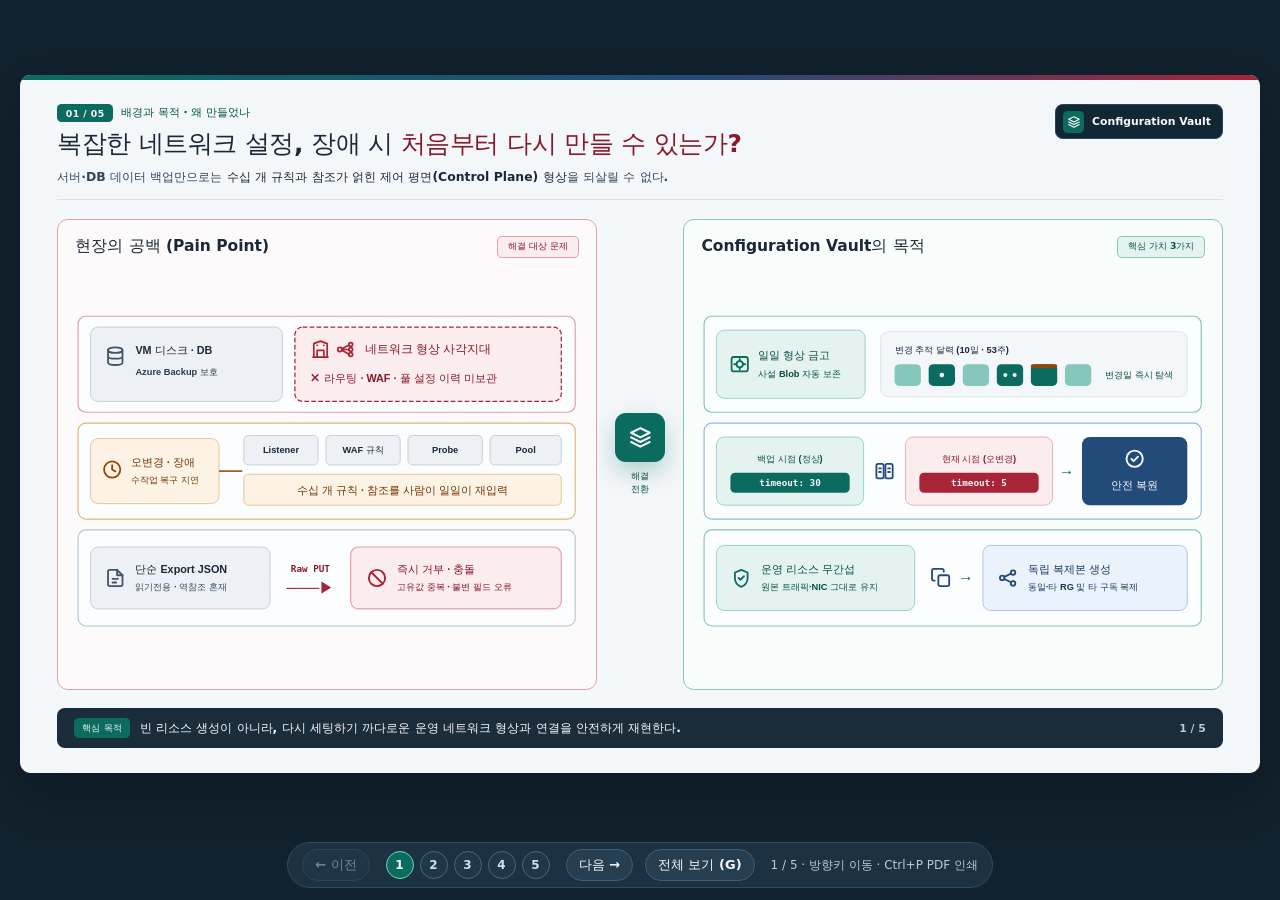
==== commit 2e65bee8: "Enhance notifications, styles, and job handling in the web UI - Improved notification deduplication " ====
--- a/docs/project-overview-slides.html
+++ b/docs/project-overview-slides.html
@@ -3,7 +3,7 @@
 <head>
   <meta charset="UTF-8" />
   <meta name="viewport" content="width=device-width, initial-scale=1.0" />
-  <title>armbackup 과제 발표 — 목적·컨셉·고민·기술적 난제와 해법</title>
+  <title>Configuration Vault 과제 발표 — 목적·컨셉·고민·기술적 난제와 해법</title>
   <style>
     :root {
       --stage-bg: #12222e;
@@ -233,21 +233,31 @@
     .brand-chip {
       display: inline-flex;
       align-items: center;
-      gap: calc(9 * var(--u));
-      padding: calc(8 * var(--u)) calc(14 * var(--u));
+      gap: calc(10 * var(--u));
+      padding: calc(7 * var(--u)) calc(14 * var(--u)) calc(7 * var(--u)) calc(9 * var(--u));
       border-radius: var(--r-md);
-      background: var(--surface);
-      border: 1.5px solid var(--line);
+      background: #122734;
+      border: 1.5px solid #284456;
       font-size: var(--fs-body);
       font-weight: 800;
-      color: var(--ink);
+      color: var(--soft-white);
       flex-shrink: 0;
     }
 
-    .brand-chip svg {
-      width: calc(20 * var(--u));
-      height: calc(20 * var(--u));
-      color: var(--teal);
+    .brand-mark-badge {
+      width: calc(28 * var(--u));
+      height: calc(28 * var(--u));
+      border-radius: var(--r-sm);
+      background: #0a6b5e;
+      color: var(--soft-white);
+      display: grid;
+      place-items: center;
+      flex-shrink: 0;
+    }
+
+    .brand-mark-badge svg {
+      width: calc(18 * var(--u));
+      height: calc(18 * var(--u));
     }
 
     /* ── Slide Body Helpers ── */
@@ -299,21 +309,22 @@
       flex-shrink: 0;
     }
 
-    /* ── Slide 1: Split Problem -> Purpose ── */
+    /* ── Slide 1: Split Visual Problem -> Purpose ── */
     .s1-grid {
-      grid-template-columns: 1fr calc(76 * var(--u)) 1fr;
+      grid-template-columns: 1fr calc(84 * var(--u)) 1fr;
       align-items: stretch;
-      gap: calc(16 * var(--u));
+      gap: calc(14 * var(--u));
     }
 
     .big-panel {
       background: var(--surface);
       border: 1.5px solid var(--line);
       border-radius: var(--r-lg);
-      padding: calc(24 * var(--u)) calc(26 * var(--u));
+      padding: calc(20 * var(--u)) calc(22 * var(--u));
       display: grid;
-      grid-template-rows: auto 1fr;
-      gap: calc(20 * var(--u));
+      grid-template-rows: auto minmax(0, 1fr);
+      gap: calc(14 * var(--u));
+      min-height: 0;
     }
 
     .big-panel.problem {
@@ -323,7 +334,7 @@
 
     .big-panel.purpose {
       border-color: var(--teal-border);
-      background: #f9fcfb;
+      background: #f8fcfb;
     }
 
     .panel-head {
@@ -344,6 +355,7 @@
       border-radius: var(--r-sm);
       font-size: var(--fs-tag);
       font-weight: 800;
+      white-space: nowrap;
     }
 
     .pill-crimson { background: var(--crimson-tint); color: var(--crimson-ink); border: 1px solid var(--crimson-border); }
@@ -352,21 +364,17 @@
     .pill-amber { background: var(--amber-tint); color: var(--amber-ink); border: 1px solid var(--amber-border); }
     .pill-slate { background: var(--slate-tint); color: var(--slate-ink); border: 1px solid var(--slate-border); }
 
-    .item-stack {
-      display: grid;
-      grid-template-rows: repeat(3, 1fr);
-      gap: calc(14 * var(--u));
-    }
-
-    .feature-row {
-      background: var(--surface);
-      border: 1.5px solid var(--line);
-      border-radius: var(--r-md);
-      padding: calc(16 * var(--u)) calc(18 * var(--u));
-      display: grid;
-      grid-template-columns: calc(52 * var(--u)) 1fr;
-      align-items: center;
-      gap: calc(16 * var(--u));
+    .panel-visual {
+      width: 100%;
+      height: 100%;
+      min-height: 0;
+      overflow: hidden;
+    }
+
+    .panel-visual svg {
+      width: 100%;
+      height: 100%;
+      display: block;
     }
 
     .icon-box {
@@ -389,20 +397,6 @@
     .ib-amber { background: var(--amber-tint); color: var(--amber); }
     .ib-slate { background: var(--slate-tint); color: var(--slate); }
 
-    .row-copy h3 {
-      font-size: var(--fs-lead);
-      font-weight: 800;
-      color: var(--ink);
-      margin-bottom: calc(4 * var(--u));
-    }
-
-    .row-copy p {
-      font-size: var(--fs-body);
-      font-weight: 600;
-      color: var(--ink-sub);
-      line-height: 1.38;
-    }
-
     .bridge-col {
       display: flex;
       flex-direction: column;
@@ -412,25 +406,26 @@
     }
 
     .bridge-circle {
-      width: calc(58 * var(--u));
-      height: calc(58 * var(--u));
+      width: calc(64 * var(--u));
+      height: calc(64 * var(--u));
       border-radius: var(--r-lg);
       background: var(--teal);
       color: var(--soft-white);
       display: grid;
       place-items: center;
-      box-shadow: 0 8px 20px rgba(10, 107, 94, 0.25);
+      box-shadow: 0 10px 24px rgba(10, 107, 94, 0.28);
     }
 
     .bridge-circle svg {
-      width: calc(28 * var(--u));
-      height: calc(28 * var(--u));
+      width: calc(32 * var(--u));
+      height: calc(32 * var(--u));
     }
 
     .bridge-label {
       font-size: var(--fs-tag);
       font-weight: 800;
       color: var(--teal-ink);
+      text-align: center;
     }
 
     /* ── Slide 2: Core Concept (Scope Banner + 3 Pillars) ── */
@@ -539,21 +534,22 @@
       line-height: 1.4;
     }
 
-    /* ── Slide 3: 3 Design Deliberations (Decision Rows) ── */
+    /* ── Slide 3: 3 Design Deliberations (Visual Diagram Rows) ── */
     .s3-rows {
       grid-template-rows: repeat(3, 1fr);
-      gap: calc(16 * var(--u));
+      gap: calc(14 * var(--u));
     }
 
     .decision-row {
       background: var(--surface);
       border: 1.5px solid var(--line);
       border-radius: var(--r-lg);
-      padding: calc(18 * var(--u)) calc(24 * var(--u));
+      padding: calc(14 * var(--u)) calc(20 * var(--u));
       display: grid;
-      grid-template-columns: calc(360 * var(--u)) 1fr calc(48 * var(--u)) 1.25fr;
+      grid-template-columns: calc(336 * var(--u)) minmax(0, 1fr);
       align-items: center;
       gap: calc(18 * var(--u));
+      min-height: 0;
     }
 
     .q-block {
@@ -563,8 +559,8 @@
     }
 
     .q-num {
-      width: calc(44 * var(--u));
-      height: calc(44 * var(--u));
+      width: calc(48 * var(--u));
+      height: calc(48 * var(--u));
       border-radius: var(--r-md);
       background: var(--blue);
       color: var(--soft-white);
@@ -589,59 +585,20 @@
       color: var(--ink-muted);
     }
 
-    .alt-box {
+    .decision-svg-wrap {
+      background: var(--canvas);
+      border: 1px solid var(--line);
       border-radius: var(--r-md);
-      padding: calc(16 * var(--u)) calc(18 * var(--u));
+      width: 100%;
       height: 100%;
-      display: flex;
-      flex-direction: column;
-      justify-content: center;
-      gap: calc(6 * var(--u));
-    }
-
-    .alt-reject {
-      background: var(--crimson-tint);
-      border: 1.5px solid var(--crimson-border);
-    }
-
-    .alt-adopt {
-      background: var(--teal-tint);
-      border: 1.5px solid var(--teal-border);
-    }
-
-    .alt-head {
-      display: flex;
-      align-items: center;
-      gap: calc(8 * var(--u));
-      font-size: var(--fs-lead);
-      font-weight: 800;
-    }
-
-    .alt-head svg {
-      width: calc(18 * var(--u));
-      height: calc(18 * var(--u));
-      flex-shrink: 0;
-    }
-
-    .alt-reject .alt-head { color: var(--crimson-ink); }
-    .alt-adopt .alt-head { color: var(--teal-ink); }
-
-    .alt-desc {
-      font-size: var(--fs-body);
-      font-weight: 600;
-      color: var(--ink-sub);
-      line-height: 1.35;
-    }
-
-    .row-arrow {
-      display: grid;
-      place-items: center;
-      color: var(--teal);
-    }
-
-    .row-arrow svg {
-      width: calc(28 * var(--u));
-      height: calc(28 * var(--u));
+      min-height: 0;
+      overflow: hidden;
+    }
+
+    .decision-svg-wrap svg {
+      width: 100%;
+      height: 100%;
+      display: block;
     }
 
     /* ── Slide 4: 2x2 Technical Obstacles (Clean Visual Cards) ── */
@@ -713,32 +670,33 @@
       color: var(--ink-sub);
     }
 
-    /* ── Slide 5: 4-Stage Solution Pipeline + 3 Outcomes ── */
+    /* ── Slide 5: 4-Stage Visual Pipeline + 3 Outcomes ── */
     .s5-grid {
-      grid-template-rows: 1.25fr 0.85fr;
-      gap: calc(20 * var(--u));
+      grid-template-rows: 1.48fr 0.72fr;
+      gap: calc(18 * var(--u));
     }
 
     .pipeline-board {
       background: var(--surface);
       border: 1.5px solid var(--line);
       border-radius: var(--r-lg);
-      padding: calc(22 * var(--u)) calc(24 * var(--u));
+      padding: calc(18 * var(--u)) calc(20 * var(--u));
       display: grid;
       grid-template-columns: 1fr auto 1fr auto 1fr auto 1fr;
       align-items: stretch;
-      gap: calc(12 * var(--u));
+      gap: calc(10 * var(--u));
+      min-height: 0;
     }
 
     .stage-card {
       background: var(--canvas);
       border: 1.5px solid var(--line-strong);
       border-radius: var(--r-md);
-      padding: calc(18 * var(--u));
-      display: flex;
-      flex-direction: column;
-      justify-content: space-between;
-      gap: calc(12 * var(--u));
+      padding: calc(16 * var(--u));
+      display: grid;
+      grid-template-rows: auto auto minmax(0, 1fr);
+      gap: calc(10 * var(--u));
+      min-height: 0;
     }
 
     .stage-card.highlight {
@@ -767,8 +725,8 @@
     }
 
     .stage-icon {
-      width: calc(28 * var(--u));
-      height: calc(28 * var(--u));
+      width: calc(24 * var(--u));
+      height: calc(24 * var(--u));
       color: var(--blue);
     }
 
@@ -780,14 +738,21 @@
       font-size: var(--fs-h2);
       font-weight: 800;
       color: var(--ink);
-      line-height: 1.25;
-    }
-
-    .stage-card p {
-      font-size: var(--fs-body);
-      font-weight: 600;
-      color: var(--ink-sub);
-      line-height: 1.4;
+      line-height: 1.22;
+    }
+
+    .stage-visual {
+      background: var(--surface);
+      border: 1px solid var(--line);
+      border-radius: var(--r-sm);
+      overflow: hidden;
+      min-height: 0;
+    }
+
+    .stage-visual svg {
+      width: 100%;
+      height: 100%;
+      display: block;
     }
 
     .stage-connector {
@@ -970,6 +935,47 @@
         <circle cx="12" cy="12" r="3.5"/>
         <path d="M12 8.5V6M12 18v-2.5M8.5 12H6M18 12h-2.5"/>
       </symbol>
+      <symbol id="i-layers" viewBox="0 0 24 24" fill="none" stroke="currentColor" stroke-width="2" stroke-linecap="round" stroke-linejoin="round">
+        <path d="M12 3l9 4.5-9 4.5-9-4.5L12 3z"/>
+        <path d="M3 12l9 4.5 9-4.5M3 16.5L12 21l9-4.5"/>
+      </symbol>
+      <symbol id="i-gateway" viewBox="0 0 24 24" fill="none" stroke="currentColor" stroke-width="2" stroke-linecap="round" stroke-linejoin="round">
+        <path d="M4 21V5l8-3 8 3v16M8 21v-8h8v8M3 21h18M8 7h.1M16 7h.1"/>
+      </symbol>
+      <symbol id="i-balance" viewBox="0 0 24 24" fill="none" stroke="currentColor" stroke-width="2" stroke-linecap="round" stroke-linejoin="round">
+        <circle cx="5.5" cy="12" r="2.5"/>
+        <circle cx="18.5" cy="6" r="2.3"/>
+        <circle cx="18.5" cy="12" r="2.3"/>
+        <circle cx="18.5" cy="18" r="2.3"/>
+        <path d="M8 11l8-4.2M8 12h8M8 13l8 4.2"/>
+      </symbol>
+      <symbol id="i-globe" viewBox="0 0 24 24" fill="none" stroke="currentColor" stroke-width="2" stroke-linecap="round" stroke-linejoin="round">
+        <circle cx="12" cy="12" r="9"/>
+        <ellipse cx="12" cy="12" rx="4" ry="9"/>
+        <path d="M3 12h18"/>
+      </symbol>
+      <symbol id="i-storage" viewBox="0 0 24 24" fill="none" stroke="currentColor" stroke-width="2" stroke-linecap="round" stroke-linejoin="round">
+        <ellipse cx="12" cy="5" rx="8" ry="3"/>
+        <path d="M4 5v14c0 3.2 16 3.2 16 0V5M4 12c0 3.2 16 3.2 16 0"/>
+      </symbol>
+      <symbol id="i-cloud" viewBox="0 0 24 24" fill="none" stroke="currentColor" stroke-width="2" stroke-linecap="round" stroke-linejoin="round">
+        <path d="M6 19a5 5 0 1 1 .5-10A6 6 0 0 1 18 7a6 6 0 0 1 0 12H6Z"/>
+      </symbol>
+      <symbol id="i-nic" viewBox="0 0 24 24" fill="none" stroke="currentColor" stroke-width="2" stroke-linecap="round" stroke-linejoin="round">
+        <rect x="5" y="5" width="15" height="11" rx="1.8"/>
+        <path d="M3 3v17M8 16v3M12 16v3M16 16v3M9 9h7"/>
+      </symbol>
+      <symbol id="i-search" viewBox="0 0 24 24" fill="none" stroke="currentColor" stroke-width="2" stroke-linecap="round" stroke-linejoin="round">
+        <circle cx="10.5" cy="10.5" r="6.5"/>
+        <path d="m15.5 15.5 5 5"/>
+      </symbol>
+      <symbol id="i-json" viewBox="0 0 24 24" fill="none" stroke="currentColor" stroke-width="2" stroke-linecap="round" stroke-linejoin="round">
+        <path d="M14 3H6a2 2 0 0 0-2 2v14a2 2 0 0 0 2 2h12a2 2 0 0 0 2-2V9z"/>
+        <path d="M14 3v6h6M9 13h6M9 17h4"/>
+      </symbol>
+      <symbol id="i-bolt" viewBox="0 0 24 24" fill="none" stroke="currentColor" stroke-width="2" stroke-linecap="round" stroke-linejoin="round">
+        <path d="M13 2L4.5 13.5H12L11 22l8.5-11.5H12L13 2z"/>
+      </symbol>
       <symbol id="i-alert" viewBox="0 0 24 24" fill="none" stroke="currentColor" stroke-width="2" stroke-linecap="round" stroke-linejoin="round">
         <path d="M10.3 3.9L1.8 18a2 2 0 0 0 1.7 3h17a2 2 0 0 0 1.7-3L13.7 3.9a2 2 0 0 0-3.4 0z"/>
         <path d="M12 9v4M12 17h.01"/>
@@ -985,10 +991,6 @@
       <symbol id="i-check" viewBox="0 0 24 24" fill="none" stroke="currentColor" stroke-width="2.1" stroke-linecap="round" stroke-linejoin="round">
         <circle cx="12" cy="12" r="9"/>
         <path d="M8.5 12.3l2.4 2.4 4.8-5"/>
-      </symbol>
-      <symbol id="i-history" viewBox="0 0 24 24" fill="none" stroke="currentColor" stroke-width="2" stroke-linecap="round" stroke-linejoin="round">
-        <path d="M3 12a9 9 0 1 0 3-6.7L3 8"/>
-        <path d="M3 3v5h5M12 7v5l3 2"/>
       </symbol>
       <symbol id="i-diff" viewBox="0 0 24 24" fill="none" stroke="currentColor" stroke-width="2" stroke-linecap="round" stroke-linejoin="round">
         <rect x="3" y="4" width="8" height="16" rx="1.8"/>
@@ -1005,10 +1007,6 @@
         <circle cx="18" cy="18" r="2.5"/>
         <path d="M8.3 10.8l7.4-3.6M8.3 13.2l7.4 3.6"/>
       </symbol>
-      <symbol id="i-layers" viewBox="0 0 24 24" fill="none" stroke="currentColor" stroke-width="2" stroke-linecap="round" stroke-linejoin="round">
-        <path d="M12 3l9 4.5-9 4.5-9-4.5L12 3z"/>
-        <path d="M3 12l9 4.5 9-4.5M3 16.5L12 21l9-4.5"/>
-      </symbol>
       <symbol id="i-shield" viewBox="0 0 24 24" fill="none" stroke="currentColor" stroke-width="2" stroke-linecap="round" stroke-linejoin="round">
         <path d="M12 3l7 3v6c0 4.8-3 8.2-7 9.8C8 20.2 5 16.8 5 12V6l7-3z"/>
         <path d="M9 12l2 2 4-4"/>
@@ -1030,7 +1028,7 @@
            SLIDE 01: 왜 만들었나 · 무엇을 해결하는가 (배경과 목적)
            ══════════════════════════════════════════════════════════════════ -->
       <div class="slide-frame is-active" data-slide="0">
-        <section class="slide" aria-label="1장: 왜 만들었나 및 해결하고자 하는 문제">
+        <section class="slide" aria-label="1장: Configuration Vault 배경과 목적">
           <header class="slide-header">
             <div class="header-main">
               <div class="kicker-row">
@@ -1041,79 +1039,146 @@
               <p class="lead-copy">서버·DB 데이터 백업만으로는 <strong>수십 개 규칙과 참조가 얽힌 제어 평면(Control Plane) 형상</strong>을 되살릴 수 없다.</p>
             </div>
             <div class="brand-chip">
-              <svg aria-hidden="true"><use href="#i-vault"/></svg>
-              <span>armbackup</span>
+              <span class="brand-mark-badge"><svg aria-hidden="true"><use href="#i-layers"/></svg></span>
+              <span>Configuration Vault</span>
             </div>
           </header>
 
           <div class="slide-body s1-grid">
-            <!-- Left: Pain Points -->
+            <!-- Left: Visual Pain Point Scenes -->
             <article class="big-panel problem">
               <div class="panel-head">
                 <h2>현장의 공백 (Pain Point)</h2>
                 <span class="role-pill pill-crimson">해결 대상 문제</span>
               </div>
-              <div class="item-stack">
-                <div class="feature-row">
-                  <div class="icon-box ib-crimson"><svg aria-hidden="true"><use href="#i-alert"/></svg></div>
-                  <div class="row-copy">
-                    <h3>기존 백업의 사각지대</h3>
-                    <p>Azure Backup은 VM 디스크·DB 데이터 중심이라 네트워크·WAF 설정 이력을 보관하지 않음</p>
-                  </div>
-                </div>
-                <div class="feature-row">
-                  <div class="icon-box ib-amber"><svg aria-hidden="true"><use href="#i-clock"/></svg></div>
-                  <div class="row-copy">
-                    <h3>높은 수작업 재구성 비용</h3>
-                    <p>Application Gateway·Load Balancer 오변경 시 라우팅·프로브·풀을 수동 복구하는 데 장시간 소요</p>
-                  </div>
-                </div>
-                <div class="feature-row">
-                  <div class="icon-box ib-slate"><svg aria-hidden="true"><use href="#i-ban"/></svg></div>
-                  <div class="row-copy">
-                    <h3>단순 템플릿 내보내기의 실패</h3>
-                    <p>ARM 원본 JSON에는 읽기 전용 값·외부 참조가 섞여 있어 그대로 재전송하면 거부됨</p>
-                  </div>
-                </div>
+              <div class="panel-visual">
+                <svg viewBox="0 0 650 408" role="img" aria-label="기존 백업의 사각지대, 높은 수작업 재구성 비용, 단순 JSON 내보내기 실패 도식">
+                  <!-- Scene 1: Blind Spot -->
+                  <rect x="4" y="4" width="642" height="124" rx="10" fill="#fcfdfe" stroke="#e0a0aa" stroke-width="1.5" />
+                  <rect x="20" y="18" width="248" height="96" rx="10" fill="#edf1f6" stroke="#b8c5d4" />
+                  <use href="#i-storage" x="38" y="42" width="28" height="28" color="#435466" />
+                  <text x="78" y="48" dominant-baseline="central" font-size="14" font-weight="800" fill="#1b2838">VM 디스크 · DB</text>
+                  <text x="78" y="76" dominant-baseline="central" font-size="12" font-weight="700" fill="#2c3b4b">Azure Backup 보호</text>
+
+                  <rect x="284" y="18" width="344" height="96" rx="10" fill="#fbecee" stroke="#a82437" stroke-width="1.6" stroke-dasharray="6 3" />
+                  <use href="#i-gateway" x="304" y="34" width="26" height="26" color="#a82437" />
+                  <use href="#i-balance" x="336" y="34" width="26" height="26" color="#a82437" />
+                  <text x="374" y="46" dominant-baseline="central" font-size="16" font-weight="800" fill="#861a2a">네트워크 형상 사각지대</text>
+                  <text x="304" y="84" dominant-baseline="central" font-size="14" font-weight="700" fill="#861a2a">✕ 라우팅 · WAF · 풀 설정 이력 미보관</text>
+
+                  <!-- Scene 2: Manual Rebuild Cost -->
+                  <rect x="4" y="142" width="642" height="124" rx="10" fill="#fcfdfe" stroke="#deb77e" stroke-width="1.5" />
+                  <rect x="20" y="162" width="166" height="84" rx="10" fill="#fdf3e4" stroke="#deb77e" />
+                  <use href="#i-clock" x="34" y="188" width="28" height="28" color="#8f470a" />
+                  <text x="72" y="192" dominant-baseline="central" font-size="14" font-weight="800" fill="#703504">오변경 · 장애</text>
+                  <text x="72" y="216" dominant-baseline="central" font-size="12" font-weight="700" fill="#703504">수작업 복구 지연</text>
+
+                  <line x1="186" y1="204" x2="216" y2="204" stroke="#8f470a" stroke-width="2" />
+                  <rect x="218" y="158" width="96" height="38" rx="6" fill="#edf1f6" stroke="#b8c5d4" />
+                  <text x="266" y="177" text-anchor="middle" dominant-baseline="central" font-size="12" font-weight="700" fill="#1b2838">Listener</text>
+                  <rect x="324" y="158" width="96" height="38" rx="6" fill="#edf1f6" stroke="#b8c5d4" />
+                  <text x="372" y="177" text-anchor="middle" dominant-baseline="central" font-size="12" font-weight="700" fill="#1b2838">WAF 규칙</text>
+                  <rect x="430" y="158" width="96" height="38" rx="6" fill="#edf1f6" stroke="#b8c5d4" />
+                  <text x="478" y="177" text-anchor="middle" dominant-baseline="central" font-size="12" font-weight="700" fill="#1b2838">Probe</text>
+                  <rect x="536" y="158" width="92" height="38" rx="6" fill="#edf1f6" stroke="#b8c5d4" />
+                  <text x="582" y="177" text-anchor="middle" dominant-baseline="central" font-size="12" font-weight="700" fill="#1b2838">Pool</text>
+                  <rect x="218" y="208" width="410" height="40" rx="6" fill="#fdf3e4" stroke="#deb77e" />
+                  <text x="423" y="228" text-anchor="middle" dominant-baseline="central" font-size="14" font-weight="800" fill="#703504">수십 개 규칙 · 참조를 사람이 일일이 재입력</text>
+
+                  <!-- Scene 3: Raw Export PUT Failure -->
+                  <rect x="4" y="280" width="642" height="124" rx="10" fill="#fcfdfe" stroke="#b8c5d4" stroke-width="1.5" />
+                  <rect x="20" y="302" width="232" height="80" rx="10" fill="#edf1f6" stroke="#b8c5d4" />
+                  <use href="#i-json" x="38" y="328" width="28" height="28" color="#435466" />
+                  <text x="78" y="330" dominant-baseline="central" font-size="14" font-weight="800" fill="#1b2838">단순 Export JSON</text>
+                  <text x="78" y="354" dominant-baseline="central" font-size="12" font-weight="700" fill="#33465b">읽기전용 · 역참조 혼재</text>
+
+                  <text x="304" y="330" text-anchor="middle" dominant-baseline="central" font-size="12" font-weight="800" fill="#861a2a" class="mono">Raw PUT</text>
+                  <text x="304" y="354" text-anchor="middle" dominant-baseline="central" font-size="20" font-weight="800" fill="#a82437">───▶</text>
+
+                  <rect x="356" y="302" width="272" height="80" rx="10" fill="#fbecee" stroke="#e0a0aa" stroke-width="1.5" />
+                  <use href="#i-ban" x="376" y="328" width="28" height="28" color="#a82437" />
+                  <text x="416" y="330" dominant-baseline="central" font-size="14" font-weight="800" fill="#861a2a">즉시 거부 · 충돌</text>
+                  <text x="416" y="354" dominant-baseline="central" font-size="12" font-weight="700" fill="#861a2a">고유값 중복 · 불변 필드 오류</text>
+                </svg>
               </div>
             </article>
 
-            <!-- Center Bridge -->
+            <!-- Center Vault Bridge -->
             <div class="bridge-col" aria-hidden="true">
               <div class="bridge-circle">
-                <svg><use href="#i-arrow-right"/></svg>
-              </div>
-              <span class="bridge-label">해결 목표</span>
+                <svg><use href="#i-layers"/></svg>
+              </div>
+              <span class="bridge-label">해결<br/>전환</span>
             </div>
 
-            <!-- Right: Purpose -->
+            <!-- Right: Visual Solution Scenes -->
             <article class="big-panel purpose">
               <div class="panel-head">
-                <h2>armbackup이 해결하는 것</h2>
-                <span class="role-pill pill-teal">핵심 목적 3가지</span>
-              </div>
-              <div class="item-stack">
-                <div class="feature-row">
-                  <div class="icon-box ib-teal"><svg aria-hidden="true"><use href="#i-history"/></svg></div>
-                  <div class="row-copy">
-                    <h3>일일 형상 자동 보존과 변경 추적</h3>
-                    <p>매일 제어 평면 원본 설정을 사설 저장소에 기록하고 날짜별 변경 이력을 시각화</p>
-                  </div>
-                </div>
-                <div class="feature-row">
-                  <div class="icon-box ib-blue"><svg aria-hidden="true"><use href="#i-diff"/></svg></div>
-                  <div class="row-copy">
-                    <h3>시점 비교(Diff) 기반 안전 복원</h3>
-                    <p>백업 시점과 현재 설정의 차이만 정확히 대조한 뒤 검증된 절차로 원복·재생성</p>
-                  </div>
-                </div>
-                <div class="feature-row">
-                  <div class="icon-box ib-teal"><svg aria-hidden="true"><use href="#i-clone"/></svg></div>
-                  <div class="row-copy">
-                    <h3>운영 무간섭 독립 복제(Clone)</h3>
-                    <p>원본 리소스를 건드리지 않고 동일·타 리소스 그룹 및 구독에 검증용 복제본 생성</p>
-                  </div>
-                </div>
+                <h2>Configuration Vault의 목적</h2>
+                <span class="role-pill pill-teal">핵심 가치 3가지</span>
+              </div>
+              <div class="panel-visual">
+                <svg viewBox="0 0 650 408" role="img" aria-label="Configuration Vault의 일일 형상 금고, 시각적 Diff 안전 복원, 운영 무간섭 독립 복제 도식">
+                  <!-- Scene 1: Daily Vault + Change Calendar -->
+                  <rect x="4" y="4" width="642" height="124" rx="10" fill="#fcfdfe" stroke="#86c7bc" stroke-width="1.5" />
+                  <rect x="20" y="22" width="192" height="88" rx="10" fill="#e4f3f0" stroke="#86c7bc" />
+                  <use href="#i-vault" x="36" y="52" width="28" height="28" color="#0a6b5e" />
+                  <text x="74" y="54" dominant-baseline="central" font-size="14" font-weight="800" fill="#075046">일일 형상 금고</text>
+                  <text x="74" y="78" dominant-baseline="central" font-size="12" font-weight="700" fill="#075046">사설 Blob 자동 보존</text>
+
+                  <!-- Mini Heatmap Calendar Visual -->
+                  <g transform="translate(232, 24)">
+                    <rect x="0" y="0" width="396" height="84" rx="10" fill="#f4f7fa" stroke="#d5e0ec" />
+                    <text x="18" y="24" dominant-baseline="central" font-size="12" font-weight="800" fill="#1b2838">변경 추적 달력 (10일 · 53주)</text>
+                    <g transform="translate(18, 42)">
+                      <rect x="0" y="0" width="34" height="28" rx="6" fill="#86c7bc" />
+                      <rect x="44" y="0" width="34" height="28" rx="6" fill="#0a6b5e" />
+                      <circle cx="61" cy="14" r="3" fill="#f8f9fa" />
+                      <rect x="88" y="0" width="34" height="28" rx="6" fill="#86c7bc" />
+                      <rect x="132" y="0" width="34" height="28" rx="6" fill="#0a6b5e" />
+                      <circle cx="143" cy="14" r="2.6" fill="#f8f9fa" /><circle cx="155" cy="14" r="2.6" fill="#f8f9fa" />
+                      <rect x="176" y="0" width="34" height="28" rx="6" fill="#0a6b5e" />
+                      <rect x="176" y="0" width="34" height="5" rx="2" fill="#8f470a" />
+                      <rect x="220" y="0" width="34" height="28" rx="6" fill="#86c7bc" />
+                    </g>
+                    <text x="378" y="56" text-anchor="end" dominant-baseline="central" font-size="12" font-weight="800" fill="#075046">변경일 즉시 탐색</text>
+                  </g>
+
+                  <!-- Scene 2: Visual Diff & Safe Restore -->
+                  <rect x="4" y="142" width="642" height="124" rx="10" fill="#fcfdfe" stroke="#9ab8df" stroke-width="1.5" />
+                  <rect x="20" y="160" width="190" height="88" rx="10" fill="#e4f3f0" stroke="#86c7bc" />
+                  <text x="115" y="188" text-anchor="middle" dominant-baseline="central" font-size="12" font-weight="800" fill="#075046">백업 시점 (정상)</text>
+                  <rect x="38" y="206" width="154" height="26" rx="6" fill="#0a6b5e" />
+                  <text x="115" y="219" text-anchor="middle" dominant-baseline="central" font-size="12" font-weight="700" fill="#f8f9fa" class="mono">timeout: 30</text>
+
+                  <use href="#i-diff" x="223" y="190" width="28" height="28" color="#234b7a" />
+
+                  <rect x="264" y="160" width="190" height="88" rx="10" fill="#fbecee" stroke="#e0a0aa" />
+                  <text x="359" y="188" text-anchor="middle" dominant-baseline="central" font-size="12" font-weight="800" fill="#861a2a">현재 시점 (오변경)</text>
+                  <rect x="282" y="206" width="154" height="26" rx="6" fill="#a82437" />
+                  <text x="359" y="219" text-anchor="middle" dominant-baseline="central" font-size="12" font-weight="700" fill="#f8f9fa" class="mono">timeout: 5</text>
+
+                  <text x="472" y="204" text-anchor="middle" dominant-baseline="central" font-size="20" font-weight="800" fill="#0a6b5e">→</text>
+
+                  <rect x="492" y="160" width="136" height="88" rx="10" fill="#234b7a" />
+                  <use href="#i-check" x="546" y="174" width="28" height="28" color="#f8f9fa" />
+                  <text x="560" y="222" text-anchor="middle" dominant-baseline="central" font-size="14" font-weight="800" fill="#f8f9fa">안전 복원</text>
+
+                  <!-- Scene 3: Zero-Impact Clone -->
+                  <rect x="4" y="280" width="642" height="124" rx="10" fill="#fcfdfe" stroke="#86c7bc" stroke-width="1.5" />
+                  <rect x="20" y="300" width="256" height="84" rx="10" fill="#e4f3f0" stroke="#86c7bc" />
+                  <use href="#i-shield" x="38" y="328" width="28" height="28" color="#0a6b5e" />
+                  <text x="78" y="330" dominant-baseline="central" font-size="14" font-weight="800" fill="#075046">운영 리소스 무간섭</text>
+                  <text x="78" y="354" dominant-baseline="central" font-size="12" font-weight="700" fill="#075046">원본 트래픽·NIC 그대로 유지</text>
+
+                  <use href="#i-clone" x="296" y="328" width="28" height="28" color="#234b7a" />
+                  <text x="342" y="342" text-anchor="middle" dominant-baseline="central" font-size="20" font-weight="800" fill="#234b7a">→</text>
+
+                  <rect x="364" y="300" width="264" height="84" rx="10" fill="#eaf2fb" stroke="#9ab8df" />
+                  <use href="#i-network" x="382" y="328" width="28" height="28" color="#234b7a" />
+                  <text x="422" y="330" dominant-baseline="central" font-size="14" font-weight="800" fill="#1a3a61">독립 복제본 생성</text>
+                  <text x="422" y="354" dominant-baseline="central" font-size="12" font-weight="700" fill="#1a3a61">동일·타 RG 및 타 구독 복제</text>
+                </svg>
               </div>
             </article>
           </div>
@@ -1132,19 +1197,19 @@
            SLIDE 02: 앱의 컨셉과 포지셔닝 (Core Concept)
            ══════════════════════════════════════════════════════════════════ -->
       <div class="slide-frame" data-slide="1">
-        <section class="slide" aria-label="2장: 앱의 컨셉과 핵심 구조">
+        <section class="slide" aria-label="2장: Configuration Vault의 컨셉과 핵심 구조">
           <header class="slide-header">
             <div class="header-main">
               <div class="kicker-row">
                 <span class="step-pill">02 / 05</span>
                 <span class="topic-label">제품 컨셉 · 무엇을 다루고 무엇을 덜어냈는가</span>
               </div>
-              <h2 class="slide-h1">서버 이미지 백업이 아닌 <span class="accent-teal">"검증된 형상 기록 + 의미 인식 재현기"</span></h2>
+              <h2 class="slide-h1">서버 이미지 백업이 아닌 <span class="accent-teal">"검증된 형상 금고 + 의미 인식 재현기"</span></h2>
               <p class="lead-copy">모든 리소스를 얕게 복제하는 범용 도구 대신, <strong>재구성 비용이 큰 핵심 네트워크 묶음</strong>을 끝까지 책임진다.</p>
             </div>
             <div class="brand-chip">
-              <svg aria-hidden="true"><use href="#i-layers"/></svg>
-              <span>Concept</span>
+              <span class="brand-mark-badge"><svg aria-hidden="true"><use href="#i-layers"/></svg></span>
+              <span>Configuration Vault</span>
             </div>
           </header>
 
@@ -1156,20 +1221,20 @@
                   <svg aria-hidden="true"><use href="#i-ban"/></svg>
                   <span>비대상 · 데이터 평면 (Data Plane)</span>
                 </div>
-                <span class="scope-strip-desc">VM OS·디스크 · DB 내부 데이터 · 실시간 트래픽 · 비밀 원문</span>
+                <span class="scope-strip-desc">VM OS·디스크 · DB 데이터 · 실시간 트래픽 · 비밀 원문</span>
               </div>
               <div class="scope-strip scope-in">
                 <div class="scope-strip-title">
                   <svg aria-hidden="true"><use href="#i-check"/></svg>
                   <span>집중 범위 · 제어 평면 형상 (Control Plane)</span>
                 </div>
-                <span class="scope-strip-desc">라우팅·리스너·프로브·WAF 정책·백엔드 풀 및 연관 리소스 참조</span>
+                <span class="scope-strip-desc">라우팅·리스너·프로브·WAF 정책·백엔드 풀 및 연관 참조</span>
               </div>
             </div>
 
-            <!-- 3 Concept Pillars -->
+            <!-- 3 Illustrated Concept Pillars -->
             <div class="pillar-grid">
-              <!-- Pillar 1 -->
+              <!-- Pillar 1: Illustrated Resource Bundle -->
               <article class="pillar-card">
                 <div class="pillar-top">
                   <div class="icon-box ib-blue"><svg aria-hidden="true"><use href="#i-network"/></svg></div>
@@ -1179,89 +1244,122 @@
                   </div>
                 </div>
                 <div class="pillar-svg-box">
-                  <svg viewBox="0 0 436 210" role="img" aria-label="주 대상 리소스와 자동 수집 동반 리소스 구조">
-                    <rect x="20" y="22" width="396" height="82" rx="10" fill="#234b7a" />
-                    <text x="218" y="50" text-anchor="middle" dominant-baseline="central" font-size="16" font-weight="800" fill="#f8f9fa">공식 주 대상 (Primary)</text>
-                    <text x="218" y="78" text-anchor="middle" dominant-baseline="central" font-size="14" font-weight="700" fill="#d8e8fa">Application Gateway (WAF_v2) · Load Balancer</text>
-
-                    <line x1="92" y1="104" x2="92" y2="132" stroke="#234b7a" stroke-width="2" />
-                    <line x1="218" y1="104" x2="218" y2="132" stroke="#234b7a" stroke-width="2" />
-                    <line x1="344" y1="104" x2="344" y2="132" stroke="#234b7a" stroke-width="2" />
-
-                    <rect x="22" y="132" width="140" height="54" rx="10" fill="#fcfdfe" stroke="#9ab8df" stroke-width="1.5" />
-                    <text x="92" y="159" text-anchor="middle" dominant-baseline="central" font-size="14" font-weight="800" fill="#1b2838">Public IP</text>
-
-                    <rect x="172" y="132" width="92" height="54" rx="10" fill="#fcfdfe" stroke="#86c7bc" stroke-width="1.5" />
-                    <text x="218" y="159" text-anchor="middle" dominant-baseline="central" font-size="14" font-weight="800" fill="#075046">WAF</text>
-
-                    <rect x="274" y="132" width="140" height="54" rx="10" fill="#fcfdfe" stroke="#deb77e" stroke-width="1.5" />
-                    <text x="344" y="159" text-anchor="middle" dominant-baseline="central" font-size="14" font-weight="800" fill="#703504">Backend Pool</text>
+                  <svg viewBox="0 0 436 218" role="img" aria-label="공식 주 대상과 동반 수집 리소스 아이콘 구조도">
+                    <rect x="18" y="14" width="400" height="84" rx="10" fill="#234b7a" />
+                    <use href="#i-gateway" x="44" y="34" width="28" height="28" color="#f8f9fa" />
+                    <use href="#i-balance" x="80" y="34" width="28" height="28" color="#f8f9fa" />
+                    <text x="122" y="40" dominant-baseline="central" font-size="16" font-weight="800" fill="#f8f9fa">공식 주 대상 (Primary)</text>
+                    <text x="122" y="68" dominant-baseline="central" font-size="14" font-weight="700" fill="#d8e8fa">App Gateway v2 · Load Balancer</text>
+
+                    <line x1="88" y1="98" x2="88" y2="128" stroke="#234b7a" stroke-width="2" />
+                    <line x1="218" y1="98" x2="218" y2="128" stroke="#234b7a" stroke-width="2" />
+                    <line x1="348" y1="98" x2="348" y2="128" stroke="#234b7a" stroke-width="2" />
+
+                    <rect x="18" y="128" width="134" height="74" rx="10" fill="#fcfdfe" stroke="#e0a0aa" stroke-width="1.5" />
+                    <use href="#i-globe" x="73" y="138" width="24" height="24" color="#a82437" />
+                    <text x="85" y="182" text-anchor="middle" dominant-baseline="central" font-size="14" font-weight="800" fill="#1b2838">Public IP</text>
+
+                    <rect x="162" y="128" width="112" height="74" rx="10" fill="#fcfdfe" stroke="#86c7bc" stroke-width="1.5" />
+                    <use href="#i-shield" x="206" y="138" width="24" height="24" color="#0a6b5e" />
+                    <text x="218" y="182" text-anchor="middle" dominant-baseline="central" font-size="14" font-weight="800" fill="#075046">WAF 정책</text>
+
+                    <rect x="284" y="128" width="134" height="74" rx="10" fill="#fcfdfe" stroke="#deb77e" stroke-width="1.5" />
+                    <use href="#i-storage" x="339" y="138" width="24" height="24" color="#8f470a" />
+                    <text x="351" y="182" text-anchor="middle" dominant-baseline="central" font-size="14" font-weight="800" fill="#703504">Backend Pool</text>
                   </svg>
                 </div>
-                <p class="pillar-foot">주 리소스 선택 시 복구에 필요한 동반 리소스를 같은 스냅샷 단위로 자동 동시 수집</p>
+                <p class="pillar-foot">주 리소스 선택 시 복구에 필수인 동반 리소스를 같은 스냅샷으로 자동 수집</p>
               </article>
 
-              <!-- Pillar 2 -->
+              <!-- Pillar 2: Discovery vs REST Capture Vault -->
               <article class="pillar-card">
                 <div class="pillar-top">
                   <div class="icon-box ib-teal"><svg aria-hidden="true"><use href="#i-vault"/></svg></div>
                   <div>
                     <span class="role-pill pill-teal">수집·보관</span>
-                    <h2 style="margin-top:4px">탐색과 상세 수집 분리</h2>
+                    <h2 style="margin-top:4px">탐색과 정본 수집 분리</h2>
                   </div>
                 </div>
                 <div class="pillar-svg-box">
-                  <svg viewBox="0 0 436 210" role="img" aria-label="ARG 탐색 후 ARM REST 상세 수집 및 사설 Blob 저장 흐름">
-                    <rect x="22" y="34" width="116" height="142" rx="10" fill="#fcfdfe" stroke="#b8c5d4" stroke-width="1.5" />
-                    <text x="80" y="84" text-anchor="middle" dominant-baseline="central" font-size="16" font-weight="800" fill="#1b2838">ARG</text>
-                    <text x="80" y="116" text-anchor="middle" dominant-baseline="central" font-size="12" font-weight="700" fill="#33465b">전체 목록 탐색</text>
-
-                    <text x="151" y="105" text-anchor="middle" dominant-baseline="central" font-size="16" font-weight="800" fill="#0a6b5e">→</text>
-
-                    <rect x="164" y="34" width="116" height="142" rx="10" fill="#fcfdfe" stroke="#9ab8df" stroke-width="1.5" />
-                    <text x="222" y="84" text-anchor="middle" dominant-baseline="central" font-size="16" font-weight="800" fill="#1a3a61">REST GET</text>
-                    <text x="222" y="116" text-anchor="middle" dominant-baseline="central" font-size="12" font-weight="700" fill="#33465b">정본 형상 수집</text>
-
-                    <text x="293" y="105" text-anchor="middle" dominant-baseline="central" font-size="16" font-weight="800" fill="#0a6b5e">→</text>
-
-                    <rect x="306" y="34" width="108" height="142" rx="10" fill="#e4f3f0" stroke="#86c7bc" stroke-width="1.5" />
-                    <text x="360" y="76" text-anchor="middle" dominant-baseline="central" font-size="16" font-weight="800" fill="#075046">사설 Blob</text>
-                    <text x="360" y="108" text-anchor="middle" dominant-baseline="central" font-size="12" font-weight="700" fill="#075046" class="mono">SHA-256</text>
-                    <text x="360" y="132" text-anchor="middle" dominant-baseline="central" font-size="12" font-weight="700" fill="#075046" class="mono">COMPLETE</text>
+                  <svg viewBox="0 0 436 218" role="img" aria-label="ARG 탐색, REST GET 정본 수집, 사설 Blob 불변 보관 아이콘 흐름도">
+                    <rect x="18" y="24" width="118" height="170" rx="10" fill="#fcfdfe" stroke="#b8c5d4" stroke-width="1.5" />
+                    <rect x="53" y="44" width="48" height="48" rx="10" fill="#edf1f6" />
+                    <use href="#i-search" x="65" y="56" width="24" height="24" color="#435466" />
+                    <text x="77" y="122" text-anchor="middle" dominant-baseline="central" font-size="16" font-weight="800" fill="#1b2838">ARG</text>
+                    <text x="77" y="152" text-anchor="middle" dominant-baseline="central" font-size="12" font-weight="700" fill="#33465b">고속 목록 탐색</text>
+
+                    <text x="148" y="109" text-anchor="middle" dominant-baseline="central" font-size="16" font-weight="800" fill="#0a6b5e">→</text>
+
+                    <rect x="160" y="24" width="118" height="170" rx="10" fill="#fcfdfe" stroke="#9ab8df" stroke-width="1.5" />
+                    <rect x="195" y="44" width="48" height="48" rx="10" fill="#eaf2fb" />
+                    <use href="#i-json" x="207" y="56" width="24" height="24" color="#234b7a" />
+                    <text x="219" y="122" text-anchor="middle" dominant-baseline="central" font-size="16" font-weight="800" fill="#1a3a61">REST GET</text>
+                    <text x="219" y="152" text-anchor="middle" dominant-baseline="central" font-size="12" font-weight="700" fill="#33465b">원본 형상 확보</text>
+
+                    <text x="290" y="109" text-anchor="middle" dominant-baseline="central" font-size="16" font-weight="800" fill="#0a6b5e">→</text>
+
+                    <rect x="302" y="24" width="116" height="170" rx="10" fill="#e4f3f0" stroke="#86c7bc" stroke-width="1.6" />
+                    <rect x="336" y="44" width="48" height="48" rx="10" fill="#0a6b5e" />
+                    <use href="#i-storage" x="348" y="56" width="24" height="24" color="#f8f9fa" />
+                    <text x="360" y="118" text-anchor="middle" dominant-baseline="central" font-size="16" font-weight="800" fill="#075046">사설 Vault</text>
+                    <text x="360" y="146" text-anchor="middle" dominant-baseline="central" font-size="12" font-weight="700" fill="#075046" class="mono">SHA-256</text>
+                    <text x="360" y="170" text-anchor="middle" dominant-baseline="central" font-size="12" font-weight="700" fill="#075046" class="mono">COMPLETE</text>
                   </svg>
                 </div>
-                <p class="pillar-foot">비동기 색인(ARG)에 의존하지 않고 실제 Provider API 응답과 무결성 해시를 불변 보관</p>
+                <p class="pillar-foot">비동기 색인(ARG)에 의존하지 않고 실제 Provider 응답과 무결성 해시를 보관</p>
               </article>
 
-              <!-- Pillar 3 -->
+              <!-- Pillar 3: Vector Web Console UI Mockup -->
               <article class="pillar-card">
                 <div class="pillar-top">
                   <div class="icon-box ib-amber"><svg aria-hidden="true"><use href="#i-diff"/></svg></div>
                   <div>
-                    <span class="role-pill pill-amber">운영 콘솔</span>
-                    <h2 style="margin-top:4px">단일 웹 워크플로 연결</h2>
+                    <span class="role-pill pill-amber">웹 콘솔 UI</span>
+                    <h2 style="margin-top:4px">탐색·비교·실행 일체화</h2>
                   </div>
                 </div>
                 <div class="pillar-svg-box">
-                  <svg viewBox="0 0 436 210" role="img" aria-label="대상 설정, 백업 현황, 복원·복제, 로그의 4단계 운영 화면">
-                    <rect x="22" y="28" width="188" height="68" rx="10" fill="#fcfdfe" stroke="#9ab8df" stroke-width="1.5" />
-                    <text x="116" y="52" text-anchor="middle" dominant-baseline="central" font-size="14" font-weight="800" fill="#1b2838">01 백업 대상 설정</text>
-                    <text x="116" y="76" text-anchor="middle" dominant-baseline="central" font-size="12" font-weight="700" fill="#33465b">종류 · 태그 · 범위</text>
-
-                    <rect x="226" y="28" width="188" height="68" rx="10" fill="#fcfdfe" stroke="#86c7bc" stroke-width="1.5" />
-                    <text x="320" y="52" text-anchor="middle" dominant-baseline="central" font-size="14" font-weight="800" fill="#075046">02 백업 현황</text>
-                    <text x="320" y="76" text-anchor="middle" dominant-baseline="central" font-size="12" font-weight="700" fill="#33465b">계층 표 · 10일 변경</text>
-
-                    <rect x="22" y="114" width="188" height="68" rx="10" fill="#e4f3f0" stroke="#0a6b5e" stroke-width="1.6" />
-                    <text x="116" y="138" text-anchor="middle" dominant-baseline="central" font-size="14" font-weight="800" fill="#075046">03 복원 · 복제</text>
-                    <text x="116" y="162" text-anchor="middle" dominant-baseline="central" font-size="12" font-weight="700" fill="#075046">53주 달력 · Diff · 실행</text>
-
-                    <rect x="226" y="114" width="188" height="68" rx="10" fill="#fcfdfe" stroke="#b8c5d4" stroke-width="1.5" />
-                    <text x="320" y="138" text-anchor="middle" dominant-baseline="central" font-size="14" font-weight="800" fill="#1b2838">04 감사 · 저장소</text>
-                    <text x="320" y="162" text-anchor="middle" dominant-baseline="central" font-size="12" font-weight="700" fill="#33465b">작업 이력 · Log 연동</text>
+                  <svg viewBox="0 0 436 218" role="img" aria-label="Configuration Vault 웹 콘솔 화면 미리보기 일러스트">
+                    <!-- App Window Frame -->
+                    <rect x="18" y="14" width="400" height="190" rx="10" fill="#fcfdfe" stroke="#b8c5d4" stroke-width="1.6" />
+                    <!-- Left Dark Sidebar -->
+                    <path d="M18,24 a10,10 0 0,1 10,-10 h86 v190 h-86 a10,10 0 0,1 -10,-10 z" fill="#122734" />
+                    <rect x="30" y="28" width="18" height="18" rx="4" fill="#0a6b5e" />
+                    <text x="54" y="37" dominant-baseline="central" font-size="12" font-weight="800" fill="#f8f9fa">Vault</text>
+                    <rect x="28" y="60" width="76" height="22" rx="4" fill="#1f3a4a" />
+                    <text x="66" y="71" text-anchor="middle" dominant-baseline="central" font-size="12" font-weight="700" fill="#d8e8fa">백업 대상</text>
+                    <rect x="28" y="88" width="76" height="22" rx="4" fill="#1f3a4a" />
+                    <text x="66" y="99" text-anchor="middle" dominant-baseline="central" font-size="12" font-weight="700" fill="#d8e8fa">백업 현황</text>
+                    <rect x="28" y="116" width="76" height="22" rx="4" fill="#0a6b5e" />
+                    <text x="66" y="127" text-anchor="middle" dominant-baseline="central" font-size="12" font-weight="800" fill="#f8f9fa">복원·복제</text>
+                    <rect x="28" y="144" width="76" height="22" rx="4" fill="#1f3a4a" />
+                    <text x="66" y="155" text-anchor="middle" dominant-baseline="central" font-size="12" font-weight="700" fill="#d8e8fa">로그·저장소</text>
+
+                    <!-- Main Pane: Calendar + Diff + Buttons -->
+                    <rect x="128" y="28" width="276" height="46" rx="6" fill="#eef3f8" stroke="#d5e0ec" />
+                    <text x="142" y="51" dominant-baseline="central" font-size="12" font-weight="800" fill="#1b2838">53주 달력</text>
+                    <g transform="translate(214, 39)">
+                      <rect x="0" y="0" width="22" height="22" rx="4" fill="#86c7bc" />
+                      <rect x="28" y="0" width="22" height="22" rx="4" fill="#0a6b5e" />
+                      <rect x="56" y="0" width="22" height="22" rx="4" fill="#86c7bc" />
+                      <rect x="84" y="0" width="22" height="22" rx="4" fill="#0a6b5e" />
+                      <rect x="112" y="0" width="22" height="22" rx="4" fill="#0a6b5e" />
+                      <rect x="140" y="0" width="22" height="22" rx="4" fill="#fbecee" stroke="#a82437" />
+                    </g>
+
+                    <rect x="128" y="84" width="132" height="62" rx="6" fill="#e4f3f0" stroke="#86c7bc" />
+                    <text x="194" y="115" text-anchor="middle" dominant-baseline="central" font-size="12" font-weight="800" fill="#075046">백업 시점 값</text>
+
+                    <rect x="272" y="84" width="132" height="62" rx="6" fill="#fbecee" stroke="#e0a0aa" />
+                    <text x="338" y="115" text-anchor="middle" dominant-baseline="central" font-size="12" font-weight="800" fill="#861a2a">현재 변경 Diff</text>
+
+                    <rect x="128" y="158" width="132" height="32" rx="6" fill="#0a6b5e" />
+                    <text x="194" y="174" text-anchor="middle" dominant-baseline="central" font-size="12" font-weight="800" fill="#f8f9fa">안전 복원</text>
+                    <rect x="272" y="158" width="132" height="32" rx="6" fill="#234b7a" />
+                    <text x="338" y="174" text-anchor="middle" dominant-baseline="central" font-size="12" font-weight="800" fill="#f8f9fa">독립 복제</text>
                   </svg>
                 </div>
-                <p class="pillar-foot">명령줄 스크립트에 머물지 않고 운영자가 변경 시점을 찾아 비교·승인하는 웹 콘솔 제공</p>
+                <p class="pillar-foot">달력 시점 탐색 → 속성 Diff 대조 → 계획 승인·실행까지 한 화면에서 수행</p>
               </article>
             </div>
           </div>
@@ -1269,7 +1367,7 @@
           <footer class="takeaway-bar">
             <div class="takeaway-left">
               <span class="takeaway-tag">핵심 컨셉</span>
-              <span class="takeaway-text">탐색(ARG) · 수집(REST) · 검증(SHA-256) · 재현(웹 콘솔)을 하나의 App Service 환경에 통합했다.</span>
+              <span class="takeaway-text">탐색(ARG) · 수집(REST) · 검증(SHA-256) · 재현(Configuration Vault 콘솔)을 단일 환경에 통합했다.</span>
             </div>
             <span class="page-num">2 / 5</span>
           </footer>
@@ -1280,104 +1378,131 @@
            SLIDE 03: 설계 과정에서 한 3가지 핵심 고민 (Deliberations)
            ══════════════════════════════════════════════════════════════════ -->
       <div class="slide-frame" data-slide="2">
-        <section class="slide" aria-label="3장: 설계 과정에서 마주한 핵심 고민과 의사결정">
+        <section class="slide" aria-label="3장: 설계 과정에서 마주한 핵심 고민과 아키텍처 도식">
           <header class="slide-header">
             <div class="header-main">
               <div class="kicker-row">
                 <span class="step-pill">03 / 05</span>
                 <span class="topic-label">설계 고민 · 엔터프라이즈 제약을 어떻게 풀었는가</span>
               </div>
-              <h2 class="slide-h1">실제 고객 환경의 <span class="accent-blue">3가지 현실 제약과 아키텍처 선택</span></h2>
-              <p class="lead-copy">폐쇄망 보안 정책, 무(無) 데이터베이스 원칙, 운영 신뢰성 기준이 모든 설계 결정을 이끌었다.</p>
+              <h2 class="slide-h1">실제 고객 환경의 <span class="accent-blue">3가지 현실 제약과 아키텍처 해법</span></h2>
+              <p class="lead-copy">폐쇄망 보안 정책, 무(無) 데이터베이스 원칙, 운영 신뢰성 기준을 아키텍처로 돌파했다.</p>
             </div>
             <div class="brand-chip">
-              <svg aria-hidden="true"><use href="#i-lock"/></svg>
-              <span>Trade-offs</span>
+              <span class="brand-mark-badge"><svg aria-hidden="true"><use href="#i-layers"/></svg></span>
+              <span>Configuration Vault</span>
             </div>
           </header>
 
           <div class="slide-body s3-rows">
-            <!-- Row 1 -->
+            <!-- Row 1: Private Network + Oryx -->
             <article class="decision-row">
               <div class="q-block">
                 <span class="q-num">Q1</span>
                 <div class="q-copy">
                   <h2>폐쇄망 사설 저장소 접근</h2>
-                  <p>공용망 차단 Storage PE + 압축 배포 제약</p>
-                </div>
-              </div>
-              <div class="alt-box alt-reject">
-                <div class="alt-head">
-                  <svg aria-hidden="true"><use href="#i-ban"/></svg>
-                  <span>초기 검토안의 한계</span>
-                </div>
-                <p class="alt-desc">기본 Cloud Runbook은 사설 PE 직접 접근이 어렵고, Oryx 압축 배포에서는 하위 WebJob 파일이 노출되지 않음</p>
-              </div>
-              <div class="row-arrow" aria-hidden="true">
-                <svg><use href="#i-arrow-right"/></svg>
-              </div>
-              <div class="alt-box alt-adopt">
-                <div class="alt-head">
-                  <svg aria-hidden="true"><use href="#i-check"/></svg>
-                  <span>App Service VNet 통합 + 내장 수집기</span>
-                </div>
-                <p class="alt-desc">VNet Integration으로 사설 Blob에 직접 연결하고, 웹 프로세스 내부 스케줄러가 백그라운드 수집 수행</p>
+                  <p>공용망 차단 Storage PE · 압축 배포</p>
+                </div>
+              </div>
+              <div class="decision-svg-wrap">
+                <svg viewBox="0 0 1106 138" role="img" aria-label="Cloud Runbook 차단 대비 App Service VNet 통합 및 내장 스케줄러 연결 도식">
+                  <!-- Rejected Top Lane -->
+                  <rect x="20" y="14" width="388" height="44" rx="8" fill="#fbecee" stroke="#e0a0aa" />
+                  <use href="#i-ban" x="34" y="26" width="20" height="20" color="#a82437" />
+                  <text x="64" y="36" dominant-baseline="central" font-size="14" font-weight="800" fill="#861a2a">Cloud Runbook · 외부 WebJob (PE·압축 한계)</text>
+                  <line x1="416" y1="36" x2="736" y2="36" stroke="#a82437" stroke-width="2" stroke-dasharray="6 4" />
+                  <rect x="504" y="21" width="144" height="30" rx="6" fill="#fbecee" stroke="#e0a0aa" />
+                  <text x="576" y="36" text-anchor="middle" dominant-baseline="central" font-size="12" font-weight="800" fill="#861a2a">✕ 사설망 접근 불가</text>
+
+                  <!-- Adopted Main Lane -->
+                  <rect x="20" y="70" width="388" height="54" rx="8" fill="#e4f3f0" stroke="#0a6b5e" stroke-width="1.6" />
+                  <use href="#i-cloud" x="34" y="84" width="26" height="26" color="#0a6b5e" />
+                  <text x="70" y="97" dominant-baseline="central" font-size="16" font-weight="800" fill="#075046">App Service + 내장 스케줄러</text>
+
+                  <!-- VNet Tunnel Pipe -->
+                  <rect x="424" y="76" width="290" height="42" rx="8" fill="#234b7a" />
+                  <use href="#i-network" x="440" y="86" width="22" height="22" color="#f8f9fa" />
+                  <text x="580" y="97" text-anchor="middle" dominant-baseline="central" font-size="14" font-weight="800" fill="#f8f9fa">VNet Integration 터널</text>
+
+                  <text x="732" y="97" text-anchor="middle" dominant-baseline="central" font-size="20" font-weight="800" fill="#0a6b5e">→</text>
+
+                  <!-- Private Endpoint Storage -->
+                  <rect x="754" y="24" width="332" height="94" rx="10" fill="#fcfdfe" stroke="#86c7bc" stroke-width="1.8" />
+                  <rect x="774" y="47" width="48" height="48" rx="10" fill="#e4f3f0" />
+                  <use href="#i-lock" x="786" y="59" width="24" height="24" color="#0a6b5e" />
+                  <text x="838" y="58" dominant-baseline="central" font-size="16" font-weight="800" fill="#1b2838">사설 Blob Storage (PE)</text>
+                  <text x="838" y="86" dominant-baseline="central" font-size="14" font-weight="700" fill="#075046">공용 네트워크 Disabled 유지</text>
+                </svg>
               </div>
             </article>
 
-            <!-- Row 2 -->
+            <!-- Row 2: No-Database Fast Loading -->
             <article class="decision-row">
               <div class="q-block">
                 <span class="q-num">Q2</span>
                 <div class="q-copy">
                   <h2>데이터베이스 사용 불가</h2>
-                  <p>별도 DB 없이 다수 백업·변경 달력 고속 조회</p>
-                </div>
-              </div>
-              <div class="alt-box alt-reject">
-                <div class="alt-head">
-                  <svg aria-hidden="true"><use href="#i-ban"/></svg>
-                  <span>실시간 직접 조회의 한계</span>
-                </div>
-                <p class="alt-desc">화면 진입마다 수십 개 백업 Blob과 실시간 ARM API를 직접 읽으면 응답 지연과 API 호출 한도 발생</p>
-              </div>
-              <div class="row-arrow" aria-hidden="true">
-                <svg><use href="#i-arrow-right"/></svg>
-              </div>
-              <div class="alt-box alt-adopt">
-                <div class="alt-head">
-                  <svg aria-hidden="true"><use href="#i-check"/></svg>
-                  <span>불변 Blob 원본 + 스냅샷 뷰 캐시</span>
-                </div>
-                <p class="alt-desc">5분 주기 및 작업 직후 화면용 집계 스냅샷을 Blob에 게시해 DB 없이도 즉시 로딩과 읽기 전용 폴백 보장</p>
+                  <p>No-DB 환경의 고속 달력·현황 로딩</p>
+                </div>
+              </div>
+              <div class="decision-svg-wrap">
+                <svg viewBox="0 0 1106 138" role="img" aria-label="별도 DB 없이 불변 원본 Blob과 백그라운드 스냅샷 뷰 캐시로 즉시 응답하는 구조">
+                  <rect x="20" y="26" width="204" height="86" rx="10" fill="#fbecee" stroke="#e0a0aa" stroke-dasharray="5 3" />
+                  <use href="#i-ban" x="38" y="55" width="28" height="28" color="#a82437" />
+                  <text x="76" y="57" dominant-baseline="central" font-size="16" font-weight="800" fill="#861a2a">별도 DB 금지</text>
+                  <text x="76" y="83" dominant-baseline="central" font-size="12" font-weight="700" fill="#861a2a">추가 관리 인프라 배제</text>
+
+                  <rect x="248" y="26" width="236" height="86" rx="10" fill="#fcfdfe" stroke="#b8c5d4" stroke-width="1.6" />
+                  <use href="#i-storage" x="266" y="55" width="28" height="28" color="#435466" />
+                  <text x="304" y="57" dominant-baseline="central" font-size="16" font-weight="800" fill="#1b2838">불변 원본 Blob</text>
+                  <text x="304" y="83" dominant-baseline="central" font-size="12" font-weight="700" fill="#33465b">수십 회 백업 runs 보관</text>
+
+                  <text x="536" y="52" text-anchor="middle" dominant-baseline="central" font-size="12" font-weight="800" fill="#1a3a61">5분 주기 집계</text>
+                  <text x="536" y="78" text-anchor="middle" dominant-baseline="central" font-size="20" font-weight="800" fill="#234b7a">───▶</text>
+
+                  <rect x="588" y="26" width="248" height="86" rx="10" fill="#e4f3f0" stroke="#0a6b5e" stroke-width="1.6" />
+                  <use href="#i-bolt" x="606" y="55" width="28" height="28" color="#0a6b5e" />
+                  <text x="644" y="57" dominant-baseline="central" font-size="16" font-weight="800" fill="#075046">스냅샷 뷰 캐시</text>
+                  <text x="644" y="83" dominant-baseline="central" font-size="12" font-weight="700" fill="#075046">ETag · SHA 검증 저장본</text>
+
+                  <text x="862" y="69" text-anchor="middle" dominant-baseline="central" font-size="20" font-weight="800" fill="#0a6b5e">→</text>
+
+                  <rect x="888" y="26" width="198" height="86" rx="10" fill="#234b7a" />
+                  <text x="987" y="57" text-anchor="middle" dominant-baseline="central" font-size="16" font-weight="800" fill="#f8f9fa">즉시 화면 응답</text>
+                  <text x="987" y="83" text-anchor="middle" dominant-baseline="central" font-size="12" font-weight="700" fill="#d8e8fa">지연 시 읽기전용 유지</text>
+                </svg>
               </div>
             </article>
 
-            <!-- Row 3 -->
+            <!-- Row 3: Honest Completion & Fail-Open Logging -->
             <article class="decision-row">
               <div class="q-block">
                 <span class="q-num">Q3</span>
                 <div class="q-copy">
                   <h2>완료의 정직한 경계</h2>
-                  <p>부분 누락 방지와 외부 로그 장애 격리</p>
-                </div>
-              </div>
-              <div class="alt-box alt-reject">
-                <div class="alt-head">
-                  <svg aria-hidden="true"><use href="#i-ban"/></svg>
-                  <span>단순 응답 저장의 착시</span>
-                </div>
-                <p class="alt-desc">일부 동반 리소스가 누락된 채 완료 처리하거나, 반대로 로그 설정 오류 때문에 핵심 백업 자체가 멈출 위험</p>
-              </div>
-              <div class="row-arrow" aria-hidden="true">
-                <svg><use href="#i-arrow-right"/></svg>
-              </div>
-              <div class="alt-box alt-adopt">
-                <div class="alt-head">
-                  <svg aria-hidden="true"><use href="#i-check"/></svg>
-                  <span>COMPLETE 표식 엄격화 + 로그 Fail-Open</span>
-                </div>
-                <p class="alt-desc">동반 리소스와 해시 검증 통과 시에만 완료 표식을 발행하되, Log Analytics 오류는 경고로 분리해 업무 지속</p>
+                  <p>무결성 엄격화 + 외부 로그 격리</p>
+                </div>
+              </div>
+              <div class="decision-svg-wrap">
+                <svg viewBox="0 0 1106 138" role="img" aria-label="동반 리소스와 해시 검증 통과 시에만 COMPLETE를 발행하고, 로그 장애는 Fail-Open으로 격리하는 구조">
+                  <rect x="20" y="28" width="246" height="82" rx="10" fill="#234b7a" />
+                  <use href="#i-layers" x="40" y="55" width="28" height="28" color="#f8f9fa" />
+                  <text x="80" y="58" dominant-baseline="central" font-size="16" font-weight="800" fill="#f8f9fa">수집 · 복원 엔진</text>
+                  <text x="80" y="82" dominant-baseline="central" font-size="12" font-weight="700" fill="#d8e8fa">무결성 · 가용성 분리</text>
+
+                  <path d="M266,54 L328,36" stroke="#0a6b5e" stroke-width="2.2" />
+                  <path d="M266,84 L328,102" stroke="#8f470a" stroke-width="2.2" stroke-dasharray="5 3" />
+
+                  <!-- Strict Branch -->
+                  <rect x="332" y="14" width="754" height="48" rx="8" fill="#e4f3f0" stroke="#86c7bc" stroke-width="1.5" />
+                  <use href="#i-check" x="350" y="27" width="22" height="22" color="#0a6b5e" />
+                  <text x="384" y="38" dominant-baseline="central" font-size="14" font-weight="800" fill="#075046">엄격한 완료 표식 (COMPLETE.json): 동반 리소스 전수 수집 + SHA-256 일치 시에만 발행</text>
+
+                  <!-- Fail-Open Branch -->
+                  <rect x="332" y="76" width="754" height="48" rx="8" fill="#fdf3e4" stroke="#deb77e" stroke-width="1.5" />
+                  <use href="#i-alert" x="350" y="89" width="22" height="22" color="#8f470a" />
+                  <text x="384" y="100" dominant-baseline="central" font-size="14" font-weight="800" fill="#703504">로그 장애 격리 (Fail-Open): Log Analytics · DCR 오류는 경고로만 기록하고 백업·복원은 지속</text>
+                </svg>
               </div>
             </article>
           </div>
@@ -1385,7 +1510,7 @@
           <footer class="takeaway-bar">
             <div class="takeaway-left">
               <span class="takeaway-tag">설계 원칙</span>
-              <span class="takeaway-text">인프라를 새로 늘리지 않고(No-DB · 단일 Plan 공유), 무결성과 가용성을 동시에 확보했다.</span>
+              <span class="takeaway-text">인프라를 새로 늘리지 않고(No-DB · 단일 Plan 공유), 무결성과 업무 연속성을 동시에 확보했다.</span>
             </div>
             <span class="page-num">3 / 5</span>
           </footer>
@@ -1407,8 +1532,8 @@
               <p class="lead-copy">Load Balancer와 Application Gateway에는 <strong>4가지 Azure 제어 평면 제약</strong>이 동시에 얽혀 있다.</p>
             </div>
             <div class="brand-chip">
-              <svg aria-hidden="true"><use href="#i-alert"/></svg>
-              <span>Hard Parts</span>
+              <span class="brand-mark-badge"><svg aria-hidden="true"><use href="#i-layers"/></svg></span>
+              <span>Configuration Vault</span>
             </div>
           </header>
 
@@ -1418,30 +1543,38 @@
               <div class="obs-head">
                 <div class="obs-title-wrap">
                   <span class="obs-num" style="background:var(--blue)">01</span>
-                  <h2>연관·종속 리소스 수명주기 불일치</h2>
-                </div>
-                <span class="role-pill pill-blue">순서 · 덮어쓰기</span>
+                  <h2>연관·종속 수명주기와 배열 덮어쓰기</h2>
+                </div>
+                <span class="role-pill pill-blue">순서 · InUse</span>
               </div>
               <div class="obs-diagram">
-                <svg viewBox="0 0 694 164" role="img" aria-label="선행, 부모, 하위 리소스 적용 순서 및 배열 덮어쓰기 위험">
-                  <rect x="24" y="30" width="182" height="104" rx="10" fill="#fbecee" stroke="#e0a0aa" stroke-width="1.5" />
-                  <text x="115" y="66" text-anchor="middle" dominant-baseline="central" font-size="16" font-weight="800" fill="#861a2a">1. 선행 리소스</text>
-                  <text x="115" y="98" text-anchor="middle" dominant-baseline="central" font-size="14" font-weight="700" fill="#33465b">Public IP · WAF Policy</text>
-
-                  <text x="231" y="82" text-anchor="middle" dominant-baseline="central" font-size="20" font-weight="800" fill="#234b7a">→</text>
-
-                  <rect x="256" y="30" width="182" height="104" rx="10" fill="#eaf2fb" stroke="#9ab8df" stroke-width="1.5" />
-                  <text x="347" y="66" text-anchor="middle" dominant-baseline="central" font-size="16" font-weight="800" fill="#1a3a61">2. 주 리소스</text>
-                  <text x="347" y="98" text-anchor="middle" dominant-baseline="central" font-size="14" font-weight="700" fill="#33465b">LB · App Gateway</text>
-
-                  <text x="463" y="82" text-anchor="middle" dominant-baseline="central" font-size="20" font-weight="800" fill="#8f470a">→</text>
-
-                  <rect x="488" y="30" width="182" height="104" rx="10" fill="#fdf3e4" stroke="#deb77e" stroke-width="1.6" stroke-dasharray="6 3" />
-                  <text x="579" y="66" text-anchor="middle" dominant-baseline="central" font-size="16" font-weight="800" fill="#703504">3. RG 미노출 하위</text>
-                  <text x="579" y="98" text-anchor="middle" dominant-baseline="central" font-size="14" font-weight="700" fill="#33465b">LB Backend Pool</text>
+                <svg viewBox="0 0 694 164" role="img" aria-label="선행, 부모, 하위 리소스 적용 순서 및 배열 전체 덮어쓰기 위험 아이콘 도식">
+                  <rect x="20" y="14" width="188" height="84" rx="10" fill="#fbecee" stroke="#e0a0aa" stroke-width="1.5" />
+                  <use href="#i-globe" x="36" y="30" width="22" height="22" color="#a82437" />
+                  <text x="66" y="41" dominant-baseline="central" font-size="14" font-weight="800" fill="#861a2a">1. 선행 PUT</text>
+                  <text x="114" y="74" text-anchor="middle" dominant-baseline="central" font-size="12" font-weight="700" fill="#33465b">Public IP · WAF 정책</text>
+
+                  <text x="230" y="56" text-anchor="middle" dominant-baseline="central" font-size="20" font-weight="800" fill="#234b7a">→</text>
+
+                  <rect x="252" y="14" width="190" height="84" rx="10" fill="#eaf2fb" stroke="#9ab8df" stroke-width="1.5" />
+                  <use href="#i-balance" x="268" y="30" width="22" height="22" color="#234b7a" />
+                  <text x="298" y="41" dominant-baseline="central" font-size="14" font-weight="800" fill="#1a3a61">2. 부모 PUT</text>
+                  <text x="347" y="74" text-anchor="middle" dominant-baseline="central" font-size="12" font-weight="700" fill="#33465b">LB · App Gateway</text>
+
+                  <text x="464" y="56" text-anchor="middle" dominant-baseline="central" font-size="20" font-weight="800" fill="#8f470a">→</text>
+
+                  <rect x="486" y="14" width="188" height="84" rx="10" fill="#fdf3e4" stroke="#deb77e" stroke-width="1.6" stroke-dasharray="6 3" />
+                  <use href="#i-storage" x="502" y="30" width="22" height="22" color="#8f470a" />
+                  <text x="532" y="41" dominant-baseline="central" font-size="14" font-weight="800" fill="#703504">3. 하위 PUT</text>
+                  <text x="580" y="74" text-anchor="middle" dominant-baseline="central" font-size="12" font-weight="700" fill="#33465b">LB Pool (RG 미노출)</text>
+
+                  <!-- Array Overwrite Strip -->
+                  <rect x="20" y="110" width="654" height="42" rx="8" fill="#fbecee" stroke="#e0a0aa" />
+                  <use href="#i-alert" x="36" y="121" width="20" height="20" color="#a82437" />
+                  <text x="66" y="131" dominant-baseline="central" font-size="14" font-weight="800" fill="#861a2a">배열 전체 교체 함정: 백업에 없던 신규 서브넷 · 사용 중 풀 암묵 삭제 (InUse 오류)</text>
                 </svg>
               </div>
-              <p class="obs-caption">1:1 배타(PIP)·공유(WAF)·하위 귀속(Pool)의 생성 순서가 다르며, 배열 전체 PUT 시 사용 중 풀이 삭제될 위험 존재</p>
+              <p class="obs-caption">RG 노출 여부와 생성 순서가 모두 다르며, 단순 덮어쓰기 시 운영 연결이 끊어짐</p>
             </article>
 
             <!-- Challenge 02 -->
@@ -1454,21 +1587,26 @@
                 <span class="role-pill pill-amber">Unique 제약</span>
               </div>
               <div class="obs-diagram">
-                <svg viewBox="0 0 694 164" role="img" aria-label="리전 유일 DNS 레이블 및 동일 서브넷 정적 사설 IP 충돌">
-                  <rect x="24" y="24" width="312" height="116" rx="10" fill="#fcfdfe" stroke="#deb77e" stroke-width="1.5" />
-                  <text x="180" y="56" text-anchor="middle" dominant-baseline="central" font-size="16" font-weight="800" fill="#1b2838">공용 IP 리전 유일 DNS</text>
-                  <rect x="52" y="84" width="256" height="36" rx="6" fill="#fbecee" stroke="#e0a0aa" />
-                  <text x="180" y="102" text-anchor="middle" dominant-baseline="central" font-size="14" font-weight="700" fill="#861a2a" class="mono">domainNameLabel 중복 거부</text>
-
-                  <rect x="358" y="24" width="312" height="116" rx="10" fill="#fcfdfe" stroke="#e0a0aa" stroke-width="1.5" />
-                  <text x="514" y="56" text-anchor="middle" dominant-baseline="central" font-size="16" font-weight="800" fill="#1b2838">동일 Subnet 정적 IP 충돌</text>
-                  <rect x="380" y="84" width="124" height="36" rx="6" fill="#eaf2fb" stroke="#9ab8df" />
-                  <text x="442" y="102" text-anchor="middle" dominant-baseline="central" font-size="14" font-weight="700" fill="#1a3a61">LB → Dynamic</text>
-                  <rect x="514" y="84" width="134" height="36" rx="6" fill="#fbecee" stroke="#e0a0aa" />
-                  <text x="581" y="102" text-anchor="middle" dominant-baseline="central" font-size="14" font-weight="700" fill="#861a2a">AGW v2 Static!</text>
+                <svg viewBox="0 0 694 164" role="img" aria-label="리전 유일 DNS 레이블 및 동일 서브넷 정적 사설 IP 충돌 도식">
+                  <rect x="20" y="16" width="314" height="132" rx="10" fill="#fcfdfe" stroke="#deb77e" stroke-width="1.5" />
+                  <use href="#i-globe" x="38" y="34" width="24" height="24" color="#8f470a" />
+                  <text x="72" y="46" dominant-baseline="central" font-size="16" font-weight="800" fill="#1b2838">리전 유일 DNS 레이블</text>
+                  <rect x="38" y="78" width="116" height="46" rx="6" fill="#fbecee" stroke="#e0a0aa" />
+                  <text x="96" y="101" text-anchor="middle" dominant-baseline="central" font-size="14" font-weight="700" fill="#861a2a" class="mono">app-kr ✕</text>
+                  <text x="168" y="101" text-anchor="middle" dominant-baseline="central" font-size="16" font-weight="800" fill="#0a6b5e">→</text>
+                  <rect x="182" y="78" width="134" height="46" rx="6" fill="#e4f3f0" stroke="#86c7bc" />
+                  <text x="249" y="101" text-anchor="middle" dominant-baseline="central" font-size="12" font-weight="700" fill="#075046" class="mono">clone-app-kr</text>
+
+                  <rect x="360" y="16" width="314" height="132" rx="10" fill="#fcfdfe" stroke="#e0a0aa" stroke-width="1.5" />
+                  <use href="#i-network" x="378" y="34" width="24" height="24" color="#a82437" />
+                  <text x="412" y="46" dominant-baseline="central" font-size="16" font-weight="800" fill="#1b2838">동일 Subnet 사설 IP</text>
+                  <rect x="378" y="78" width="132" height="46" rx="6" fill="#eaf2fb" stroke="#9ab8df" />
+                  <text x="444" y="101" text-anchor="middle" dominant-baseline="central" font-size="14" font-weight="700" fill="#1a3a61">LB → Dynamic</text>
+                  <rect x="522" y="78" width="134" height="46" rx="6" fill="#fbecee" stroke="#e0a0aa" />
+                  <text x="589" y="101" text-anchor="middle" dominant-baseline="central" font-size="14" font-weight="800" fill="#861a2a">AGW Static!</text>
                 </svg>
               </div>
-              <p class="obs-caption">특히 Application Gateway v2는 동적 사설 IP를 지원하지 않아 동일 서브넷 복제 시 새 정적 IP 재할당이 필수</p>
+              <p class="obs-caption">Application Gateway v2는 동적 사설 IP를 지원하지 않아 새 정적 IP 재할당이 필수</p>
             </article>
 
             <!-- Challenge 03 -->
@@ -1478,29 +1616,32 @@
                   <span class="obs-num" style="background:var(--crimson)">03</span>
                   <h2>Backend Pool의 NIC 중복 등록 불가</h2>
                 </div>
-                <span class="role-pill pill-crimson">역참조 · 중복 차단</span>
+                <span class="role-pill pill-crimson">NIC 소유권</span>
               </div>
               <div class="obs-diagram">
-                <svg viewBox="0 0 694 164" role="img" aria-label="VM NIC가 연결 소유권을 가지며 복제 LB 풀에 중복 추가될 수 없는 구조">
-                  <rect x="34" y="32" width="180" height="100" rx="10" fill="#e4f3f0" stroke="#86c7bc" stroke-width="1.5" />
-                  <text x="124" y="66" text-anchor="middle" dominant-baseline="central" font-size="16" font-weight="800" fill="#075046">원본 LB Pool</text>
-                  <text x="124" y="98" text-anchor="middle" dominant-baseline="central" font-size="14" font-weight="700" fill="#075046">운영 연결 유지</text>
-
-                  <text x="240" y="82" text-anchor="middle" dominant-baseline="central" font-size="20" font-weight="800" fill="#0a6b5e">←</text>
-
-                  <rect x="266" y="26" width="162" height="112" rx="10" fill="#fcfdfe" stroke="#435466" stroke-width="1.8" />
-                  <text x="347" y="64" text-anchor="middle" dominant-baseline="central" font-size="16" font-weight="800" fill="#1b2838">VM NIC</text>
-                  <rect x="288" y="88" width="118" height="32" rx="6" fill="#435466" />
-                  <text x="347" y="104" text-anchor="middle" dominant-baseline="central" font-size="12" font-weight="700" fill="#f8f9fa">연결 소유권 보유</text>
-
-                  <text x="454" y="82" text-anchor="middle" dominant-baseline="central" font-size="20" font-weight="800" fill="#a82437">✕</text>
-
-                  <rect x="480" y="32" width="180" height="100" rx="10" fill="#fbecee" stroke="#e0a0aa" stroke-width="1.5" />
-                  <text x="570" y="66" text-anchor="middle" dominant-baseline="central" font-size="16" font-weight="800" fill="#861a2a">복제 LB Pool</text>
-                  <text x="570" y="98" text-anchor="middle" dominant-baseline="central" font-size="14" font-weight="700" fill="#861a2a">동종 중복 추가 불가</text>
+                <svg viewBox="0 0 694 164" role="img" aria-label="VM NIC가 연결 소유권을 가지며 동종 복제 LB 풀에 중복 추가될 수 없는 아이콘 구조도">
+                  <rect x="24" y="20" width="190" height="124" rx="10" fill="#e4f3f0" stroke="#86c7bc" stroke-width="1.5" />
+                  <use href="#i-storage" x="107" y="34" width="24" height="24" color="#0a6b5e" />
+                  <text x="119" y="82" text-anchor="middle" dominant-baseline="central" font-size="16" font-weight="800" fill="#075046">원본 LB Pool</text>
+                  <text x="119" y="114" text-anchor="middle" dominant-baseline="central" font-size="14" font-weight="700" fill="#075046">운영 연결 유지</text>
+
+                  <text x="238" y="82" text-anchor="middle" dominant-baseline="central" font-size="20" font-weight="800" fill="#0a6b5e">←</text>
+
+                  <rect x="262" y="14" width="170" height="136" rx="10" fill="#fcfdfe" stroke="#435466" stroke-width="1.8" />
+                  <use href="#i-nic" x="335" y="28" width="24" height="24" color="#1b2838" />
+                  <text x="347" y="74" text-anchor="middle" dominant-baseline="central" font-size="16" font-weight="800" fill="#1b2838">VM NIC</text>
+                  <rect x="284" y="98" width="126" height="32" rx="6" fill="#435466" />
+                  <text x="347" y="114" text-anchor="middle" dominant-baseline="central" font-size="12" font-weight="700" fill="#f8f9fa">연결 소유권 보유</text>
+
+                  <use href="#i-ban" x="446" y="70" width="24" height="24" color="#a82437" />
+
+                  <rect x="480" y="20" width="190" height="124" rx="10" fill="#fbecee" stroke="#e0a0aa" stroke-width="1.5" />
+                  <use href="#i-storage" x="563" y="34" width="24" height="24" color="#a82437" />
+                  <text x="575" y="82" text-anchor="middle" dominant-baseline="central" font-size="16" font-weight="800" fill="#861a2a">복제 LB Pool</text>
+                  <text x="575" y="114" text-anchor="middle" dominant-baseline="central" font-size="14" font-weight="700" fill="#861a2a">동종 중복 불가</text>
                 </svg>
               </div>
-              <p class="obs-caption">풀의 NIC 목록은 읽기 전용 역참조이며, 운영 중인 NIC를 원본에서 떼지 않고 복제 풀에 중복 연결할 수 없음</p>
+              <p class="obs-caption">풀 멤버는 NIC 소유 읽기 전용 역참조이며, 운영 NIC를 떼지 않고 복제 풀에 중복 연결 불가</p>
             </article>
 
             <!-- Challenge 04 -->
@@ -1508,31 +1649,33 @@
               <div class="obs-head">
                 <div class="obs-title-wrap">
                   <span class="obs-num" style="background:var(--teal)">04</span>
-                  <h2>생성 후 불변 속성 및 상태 전이 함정</h2>
-                </div>
-                <span class="role-pill pill-teal">불변 · 런타임</span>
+                  <h2>불변 속성 및 런타임 상태 전이 함정</h2>
+                </div>
+                <span class="role-pill pill-teal">불변 · 상태</span>
               </div>
               <div class="obs-diagram">
-                <svg viewBox="0 0 694 164" role="img" aria-label="생성 후 불변 속성과 중지된 Application Gateway 자동 기동 부작용">
-                  <rect x="24" y="24" width="312" height="116" rx="10" fill="#fcfdfe" stroke="#b8c5d4" stroke-width="1.5" />
-                  <text x="180" y="56" text-anchor="middle" dominant-baseline="central" font-size="16" font-weight="800" fill="#1b2838">생성 후 변경 불가 필드</text>
-                  <rect x="46" y="84" width="268" height="36" rx="6" fill="#edf1f6" stroke="#b8c5d4" />
-                  <text x="180" y="102" text-anchor="middle" dominant-baseline="central" font-size="14" font-weight="700" fill="#2c3b4b"><tspan class="mono">location · zones · sku</tspan> · v1/v2</text>
-
-                  <rect x="358" y="24" width="312" height="116" rx="10" fill="#fcfdfe" stroke="#e0a0aa" stroke-width="1.5" />
-                  <text x="514" y="56" text-anchor="middle" dominant-baseline="central" font-size="16" font-weight="800" fill="#861a2a">런타임 상태 전이 부작용</text>
-                  <rect x="380" y="84" width="268" height="36" rx="6" fill="#fbecee" stroke="#e0a0aa" />
-                  <text x="514" y="102" text-anchor="middle" dominant-baseline="central" font-size="14" font-weight="700" fill="#861a2a">Stopped AGW + PUT → 자동 기동!</text>
+                <svg viewBox="0 0 694 164" role="img" aria-label="생성 후 불변 속성과 중지된 Application Gateway 자동 기동 부작용 도식">
+                  <rect x="20" y="16" width="314" height="132" rx="10" fill="#fcfdfe" stroke="#b8c5d4" stroke-width="1.5" />
+                  <use href="#i-lock" x="38" y="34" width="24" height="24" color="#435466" />
+                  <text x="72" y="46" dominant-baseline="central" font-size="16" font-weight="800" fill="#1b2838">생성 후 불변 필드</text>
+                  <rect x="38" y="80" width="278" height="44" rx="6" fill="#edf1f6" stroke="#b8c5d4" />
+                  <text x="177" y="102" text-anchor="middle" dominant-baseline="central" font-size="14" font-weight="700" fill="#2c3b4b"><tspan class="mono">location · zones · sku</tspan> · v1/v2</text>
+
+                  <rect x="360" y="16" width="314" height="132" rx="10" fill="#fcfdfe" stroke="#e0a0aa" stroke-width="1.5" />
+                  <use href="#i-bolt" x="378" y="34" width="24" height="24" color="#a82437" />
+                  <text x="412" y="46" dominant-baseline="central" font-size="16" font-weight="800" fill="#861a2a">런타임 상태 함정</text>
+                  <rect x="378" y="80" width="278" height="44" rx="6" fill="#fbecee" stroke="#e0a0aa" />
+                  <text x="517" y="102" text-anchor="middle" dominant-baseline="central" font-size="14" font-weight="700" fill="#861a2a">Stopped AGW + PUT → 자동 기동!</text>
                 </svg>
               </div>
-              <p class="obs-caption">불변 속성이 다르면 업데이트가 거부되며, 중지된 게이트웨이는 PUT 수신 즉시 과금·트래픽이 재개됨</p>
+              <p class="obs-caption">불변 속성 충돌 시 업데이트가 거부되며, 중지된 게이트웨이는 PUT 즉시 과금·트래픽이 재개됨</p>
             </article>
           </div>
 
           <footer class="takeaway-bar">
             <div class="takeaway-left">
               <span class="takeaway-tag">핵심 난제</span>
-              <span class="takeaway-text">복원·복제는 단순 파일 복사가 아니라 리소스 간 관계·식별자·상태를 재해석하는 컴파일 과정에 가깝다.</span>
+              <span class="takeaway-text">복원·복제는 단순 파일 복사가 아니라 리소스 관계·식별자·상태를 재해석하는 컴파일 과정에 가깝다.</span>
             </div>
             <span class="page-num">4 / 5</span>
           </footer>
@@ -1543,7 +1686,7 @@
            SLIDE 05: 해결 방식과 결론 (Semantic Engine & Poka-yoke UX)
            ══════════════════════════════════════════════════════════════════ -->
       <div class="slide-frame" data-slide="4">
-        <section class="slide" aria-label="5장: 의미 인식 복원·복제 엔진과 실수 방지 설계 결론">
+        <section class="slide" aria-label="5장: Configuration Vault의 4단계 안전 파이프라인과 결론">
           <header class="slide-header">
             <div class="header-main">
               <div class="kicker-row">
@@ -1554,60 +1697,110 @@
               <p class="lead-copy">운영자가 내부 JSON 경로나 제약 조건을 외우지 않아도 <strong>실행 전에 충돌을 자동 보정·검증</strong>한다.</p>
             </div>
             <div class="brand-chip">
-              <svg aria-hidden="true"><use href="#i-shield"/></svg>
-              <span>Solution</span>
+              <span class="brand-mark-badge"><svg aria-hidden="true"><use href="#i-layers"/></svg></span>
+              <span>Configuration Vault</span>
             </div>
           </header>
 
           <div class="slide-body s5-grid">
-            <!-- Top: 4-Stage Pipeline -->
-            <div class="pipeline-board" aria-label="4단계 안전 복원 및 복제 파이프라인">
+            <!-- Top: 4-Stage Visual Pipeline -->
+            <div class="pipeline-board" aria-label="4단계 안전 복원 및 복제 파이프라인 도식">
+              <!-- Stage 01 -->
               <article class="stage-card">
                 <div class="stage-top">
                   <span class="stage-num">STEP 01</span>
                   <svg class="stage-icon" aria-hidden="true"><use href="#i-layers"/></svg>
                 </div>
                 <h2>선언형 명세 판별</h2>
-                <p>리소스별 6종 관계 분류와 불변·상태 규칙(M0~M4)을 자동 대조</p>
+                <div class="stage-visual">
+                  <svg viewBox="0 0 286 154" role="img" aria-label="6종 관계 분류 및 M0~M4 속성 등급 명세표 도식">
+                    <rect x="16" y="18" width="254" height="52" rx="8" fill="#eaf2fb" stroke="#9ab8df" />
+                    <use href="#i-network" x="30" y="32" width="24" height="24" color="#234b7a" />
+                    <text x="66" y="44" dominant-baseline="central" font-size="14" font-weight="800" fill="#1a3a61">6종 종속 관계 분류</text>
+
+                    <rect x="16" y="84" width="254" height="52" rx="8" fill="#edf1f6" stroke="#b8c5d4" />
+                    <use href="#i-lock" x="30" y="98" width="24" height="24" color="#435466" />
+                    <text x="66" y="110" dominant-baseline="central" font-size="14" font-weight="800" fill="#2c3b4b">M0~M4 불변·상태 대조</text>
+                  </svg>
+                </div>
               </article>
 
               <div class="stage-connector" aria-hidden="true">
                 <svg><use href="#i-arrow-right"/></svg>
               </div>
 
+              <!-- Stage 02 -->
               <article class="stage-card highlight">
                 <div class="stage-top">
                   <span class="stage-num">STEP 02</span>
                   <svg class="stage-icon" aria-hidden="true"><use href="#i-clone"/></svg>
                 </div>
                 <h2>사전 충돌 자동 보정</h2>
-                <p>1:1 PIP 자동 동반 · 새 정적 IP/DNS 추천 · LB 임시 IP 풀 우회</p>
+                <div class="stage-visual">
+                  <svg viewBox="0 0 286 154" role="img" aria-label="전용 PIP 동반, 추천 IP 및 임시 백엔드 풀 자동 보정 도식">
+                    <rect x="16" y="14" width="254" height="36" rx="6" fill="#e4f3f0" stroke="#86c7bc" />
+                    <text x="143" y="32" text-anchor="middle" dominant-baseline="central" font-size="14" font-weight="800" fill="#075046">✓ 1:1 PIP 자동 동반</text>
+
+                    <rect x="16" y="59" width="254" height="36" rx="6" fill="#e4f3f0" stroke="#86c7bc" />
+                    <text x="143" y="77" text-anchor="middle" dominant-baseline="central" font-size="14" font-weight="800" fill="#075046">✓ 새 Static IP · DNS 추천</text>
+
+                    <rect x="16" y="104" width="254" height="36" rx="6" fill="#e4f3f0" stroke="#86c7bc" />
+                    <text x="143" y="122" text-anchor="middle" dominant-baseline="central" font-size="14" font-weight="800" fill="#075046">✓ LB 임시 IP 풀 우회</text>
+                  </svg>
+                </div>
               </article>
 
               <div class="stage-connector" aria-hidden="true">
                 <svg><use href="#i-arrow-right"/></svg>
               </div>
 
+              <!-- Stage 03 -->
               <article class="stage-card">
                 <div class="stage-top">
                   <span class="stage-num">STEP 03</span>
-                  <svg class="stage-icon" aria-hidden="true"><use href="#i-lock"/></svg>
+                  <svg class="stage-icon" aria-hidden="true"><use href="#i-vault"/></svg>
                 </div>
                 <h2>안전 백업 &amp; 승인</h2>
-                <p>변경 직전 현재 형상을 먼저 안전 백업하고 계획 해시(SHA-256) 검증</p>
+                <div class="stage-visual">
+                  <svg viewBox="0 0 286 154" role="img" aria-label="변경 직전 안전 백업 저장 및 SHA-256 일회 승인 도식">
+                    <rect x="16" y="20" width="254" height="52" rx="8" fill="#fdf3e4" stroke="#deb77e" />
+                    <use href="#i-storage" x="30" y="34" width="24" height="24" color="#8f470a" />
+                    <text x="66" y="46" dominant-baseline="central" font-size="14" font-weight="800" fill="#703504">현재 형상 안전 백업</text>
+
+                    <rect x="16" y="84" width="254" height="52" rx="8" fill="#eaf2fb" stroke="#9ab8df" />
+                    <use href="#i-shield" x="30" y="98" width="24" height="24" color="#234b7a" />
+                    <text x="66" y="110" dominant-baseline="central" font-size="14" font-weight="800" fill="#1a3a61">계획 SHA-256 일회 승인</text>
+                  </svg>
+                </div>
               </article>
 
               <div class="stage-connector" aria-hidden="true">
                 <svg><use href="#i-arrow-right"/></svg>
               </div>
 
+              <!-- Stage 04 -->
               <article class="stage-card highlight">
                 <div class="stage-top">
                   <span class="stage-num">STEP 04</span>
                   <svg class="stage-icon" aria-hidden="true"><use href="#i-check"/></svg>
                 </div>
                 <h2>순서 적용 &amp; 재검증</h2>
-                <p>선행 → 부모 → 하위 순서로 PUT 적용 후 실제 반영 형상을 재비교</p>
+                <div class="stage-visual">
+                  <svg viewBox="0 0 286 154" role="img" aria-label="선행·부모·하위 순서 적용 및 사후 정합성 비교 도식">
+                    <rect x="16" y="20" width="72" height="46" rx="6" fill="#234b7a" />
+                    <text x="52" y="43" text-anchor="middle" dominant-baseline="central" font-size="12" font-weight="800" fill="#f8f9fa">1.선행</text>
+                    <text x="98" y="43" text-anchor="middle" dominant-baseline="central" font-size="14" font-weight="800" fill="#0a6b5e">→</text>
+                    <rect x="108" y="20" width="72" height="46" rx="6" fill="#234b7a" />
+                    <text x="144" y="43" text-anchor="middle" dominant-baseline="central" font-size="12" font-weight="800" fill="#f8f9fa">2.부모</text>
+                    <text x="190" y="43" text-anchor="middle" dominant-baseline="central" font-size="14" font-weight="800" fill="#0a6b5e">→</text>
+                    <rect x="200" y="20" width="70" height="46" rx="6" fill="#0a6b5e" />
+                    <text x="235" y="43" text-anchor="middle" dominant-baseline="central" font-size="12" font-weight="800" fill="#f8f9fa">3.하위</text>
+
+                    <rect x="16" y="84" width="254" height="52" rx="8" fill="#e4f3f0" stroke="#0a6b5e" stroke-width="1.5" />
+                    <use href="#i-check" x="30" y="98" width="24" height="24" color="#0a6b5e" />
+                    <text x="66" y="110" dominant-baseline="central" font-size="14" font-weight="800" fill="#075046">계획 vs 실환경 일치 검증</text>
+                  </svg>
+                </div>
               </article>
             </div>
 
@@ -1617,7 +1810,7 @@
                 <div class="icon-box ib-teal"><svg aria-hidden="true"><use href="#i-check"/></svg></div>
                 <div>
                   <h3>실수 방지(Poka-yoke) UI</h3>
-                  <p>자동 처리 항목은 숨기고 꼭 필요한 선택만 모달·추천값으로 제시</p>
+                  <p>자동 처리 항목은 숨기고 필수 결정만 추천값으로 제시</p>
                 </div>
               </article>
 
@@ -1625,7 +1818,7 @@
                 <div class="icon-box ib-blue"><svg aria-hidden="true"><use href="#i-network"/></svg></div>
                 <div>
                   <h3>확장 가능한 레지스트리</h3>
-                  <p>유형별 분기 코드 대신 선언형 명세로 차기 VM·VMSS까지 확장 대비</p>
+                  <p>선언형 명세 구조로 차기 VM · VMSS까지 동일 엔진 수용</p>
                 </div>
               </article>
 
@@ -1633,7 +1826,7 @@
                 <div class="icon-box ib-amber"><svg aria-hidden="true"><use href="#i-shield"/></svg></div>
                 <div>
                   <h3>투명한 감사와 안전성</h3>
-                  <p>제외·보정 사유와 부분 실패까지 숨김없이 기록해 운영 신뢰 확보</p>
+                  <p>보정·제외 사유와 부분 실패까지 정직하게 기록해 신뢰 확보</p>
                 </div>
               </article>
             </div>
@@ -1642,7 +1835,7 @@
           <footer class="takeaway-bar">
             <div class="takeaway-left">
               <span class="takeaway-tag">결론</span>
-              <span class="takeaway-text">복잡한 Azure 네트워크 설정을 누구나 안심하고 보관·비교·복원·복제할 수 있는 실용적 통제 기반을 완성했다.</span>
+              <span class="takeaway-text">Configuration Vault는 복잡한 Azure 네트워크 형상을 안심하고 보관·비교·복원·복제하는 운영 통제 기반이다.</span>
             </div>
             <span class="page-num">5 / 5</span>
           </footer>
